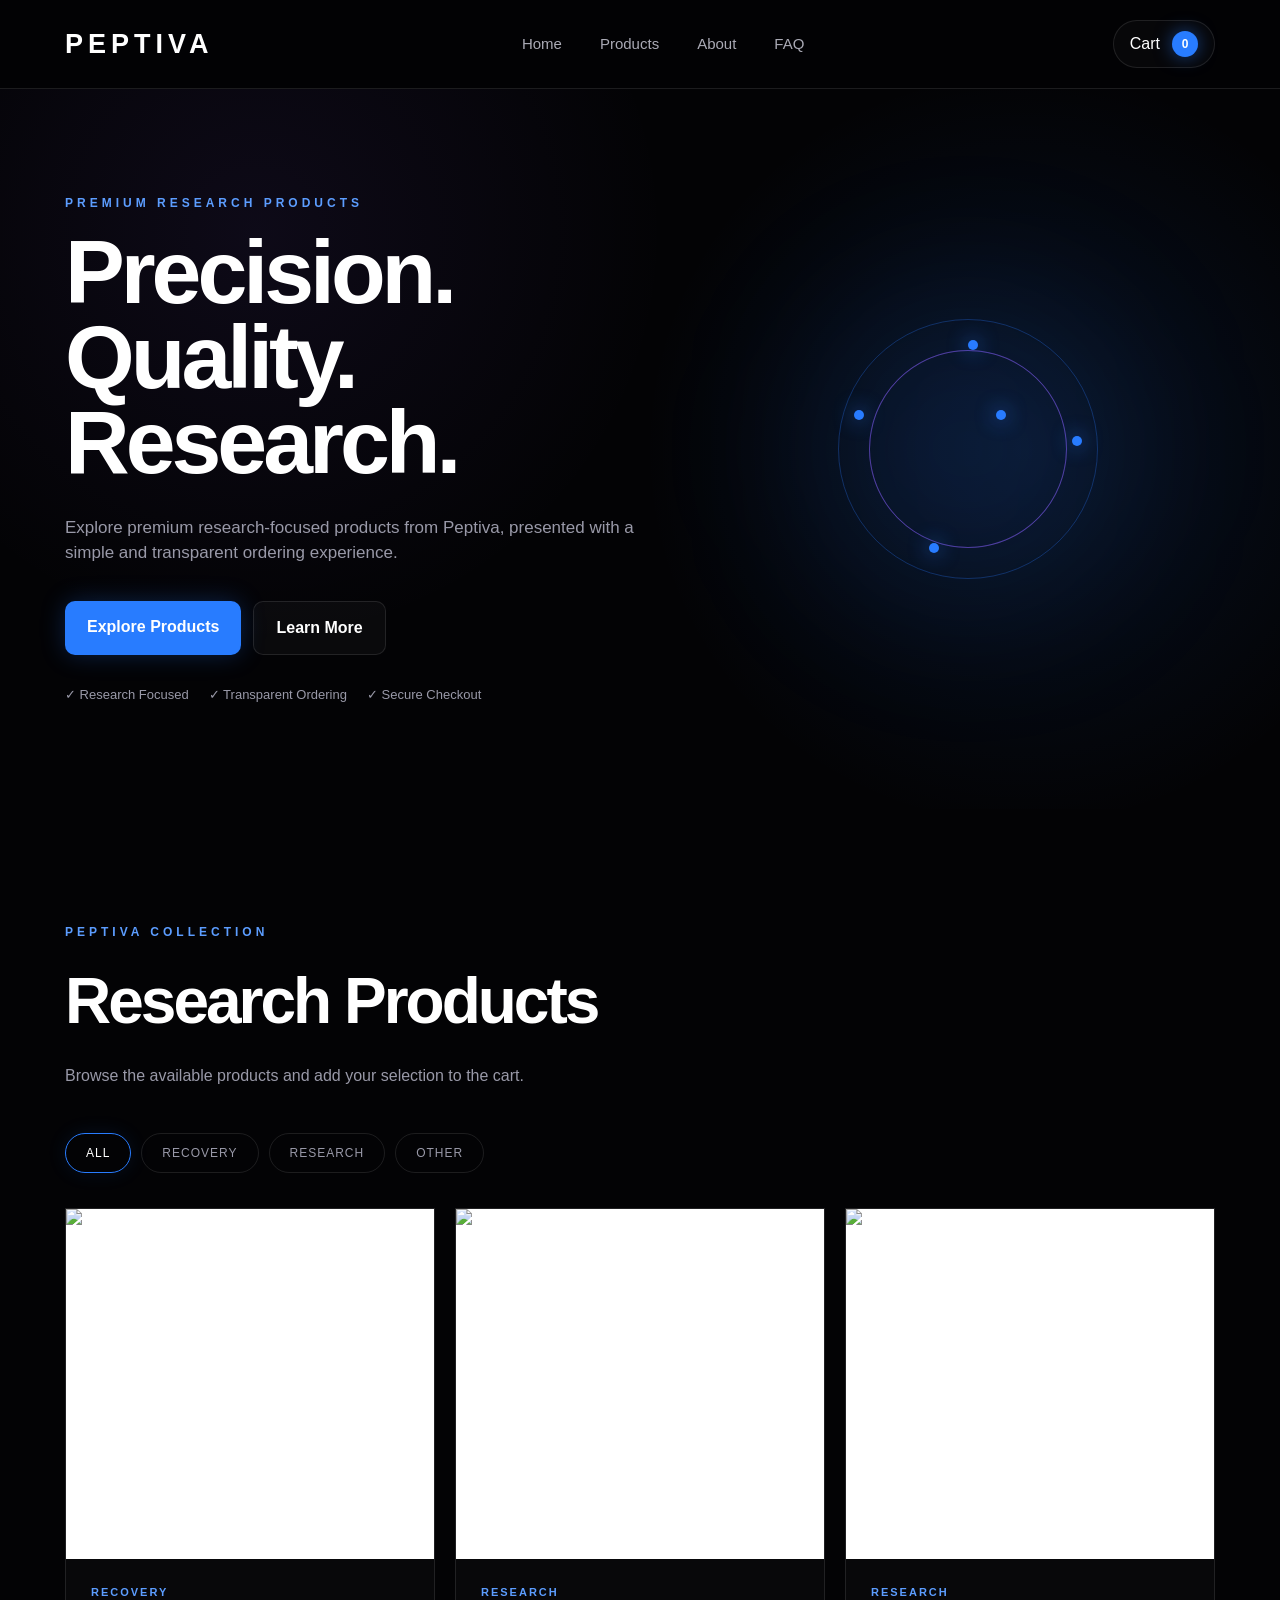
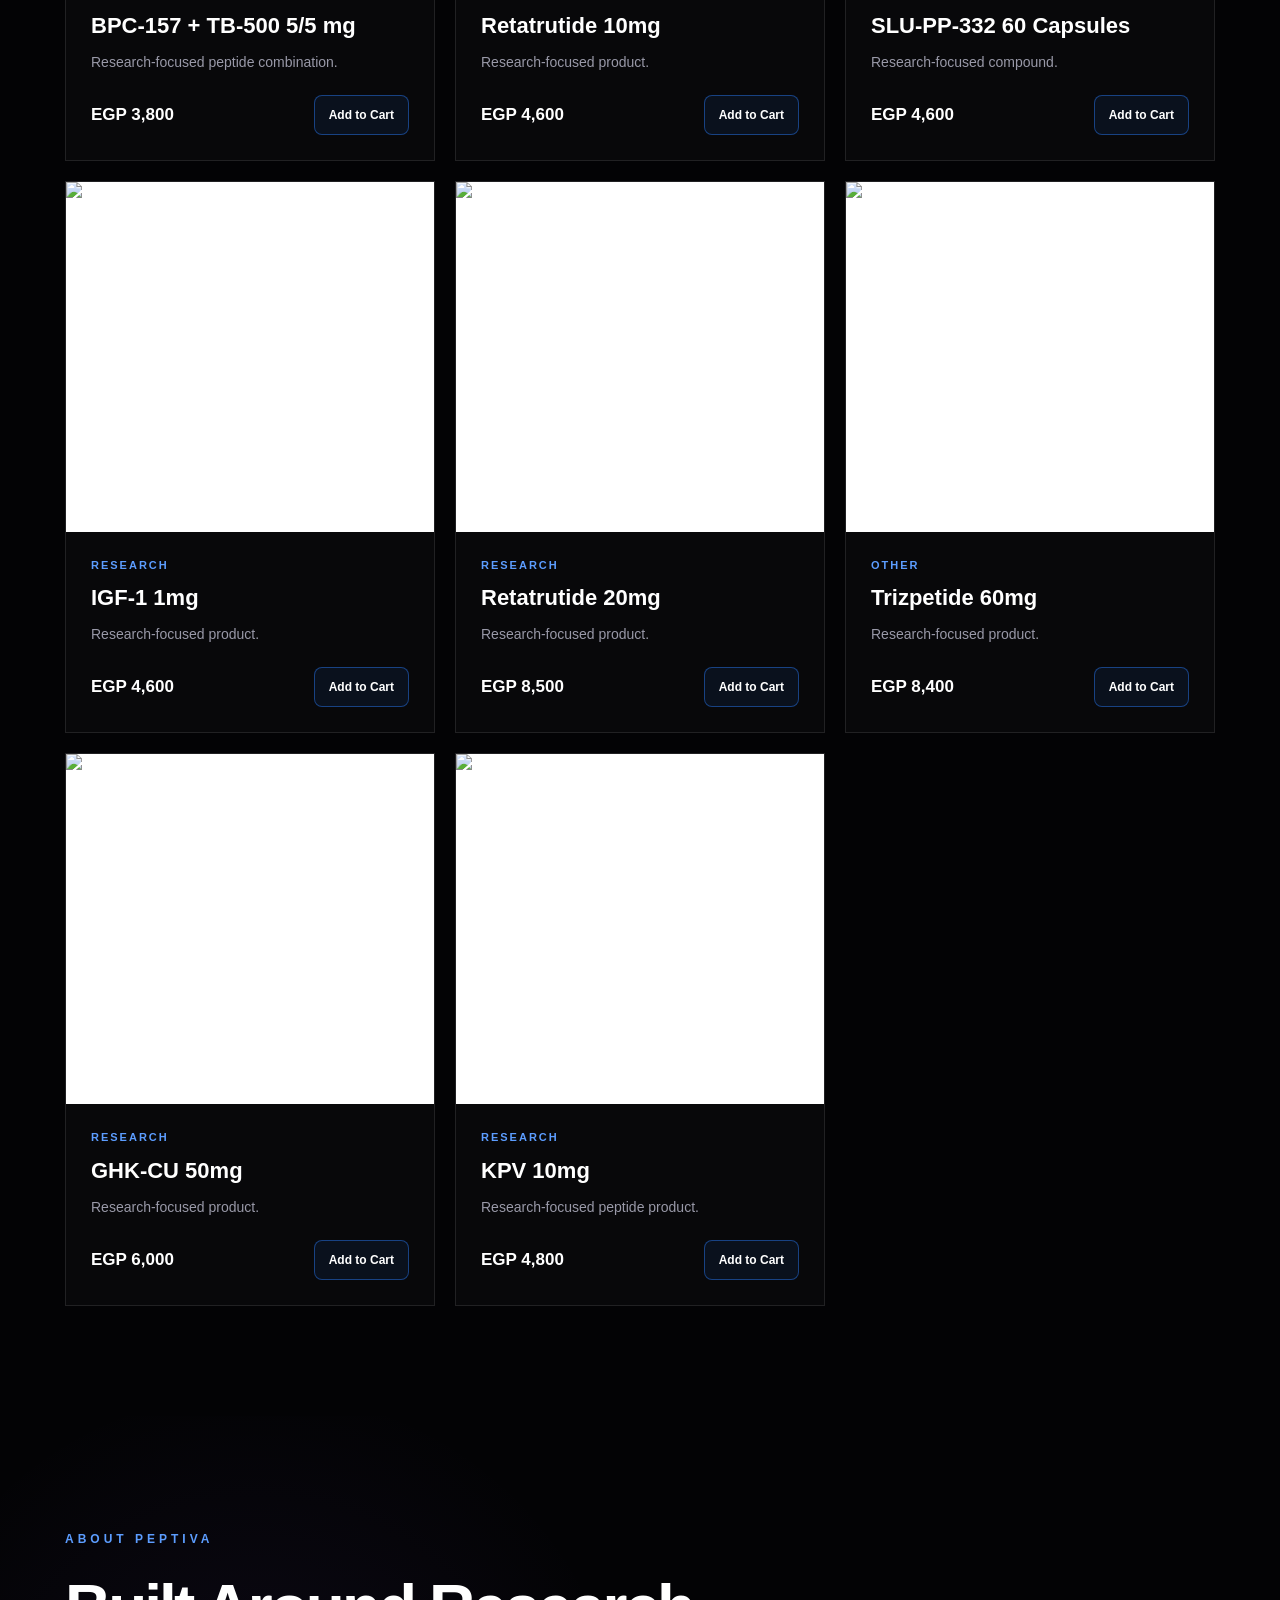
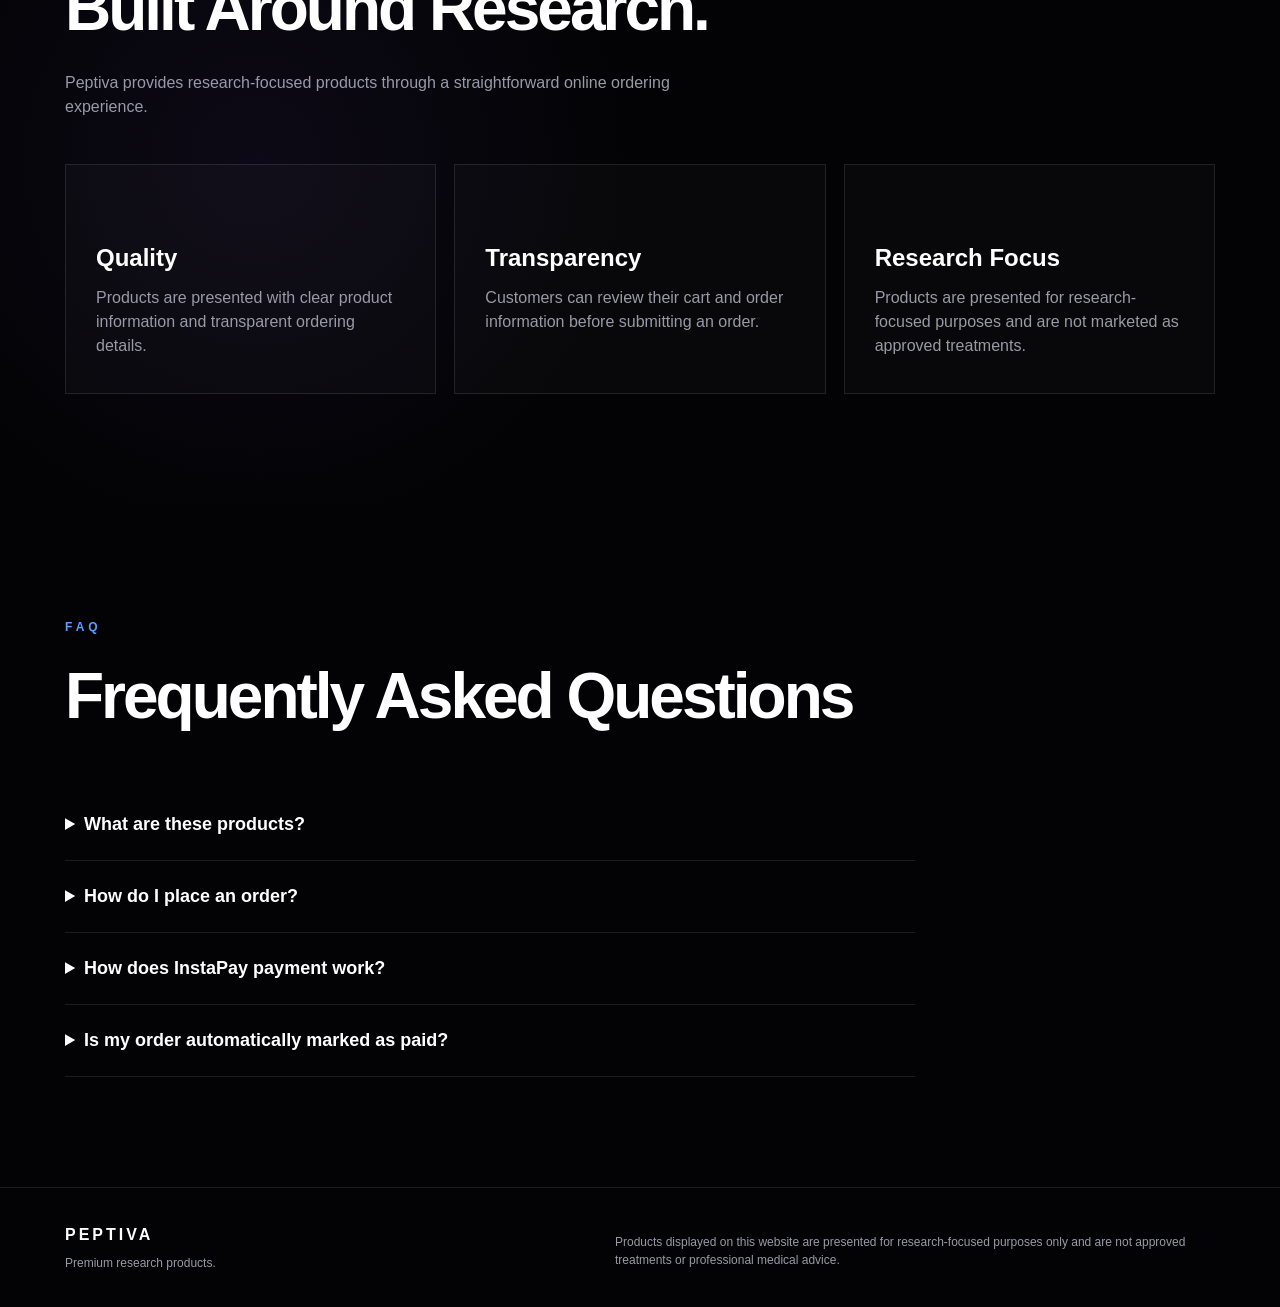
==== index.html @ 341d12a8 "Add files via upload" ====
<!DOCTYPE html>
<html lang="en">
<head>
  <meta charset="UTF-8">
  <meta name="viewport" content="width=device-width, initial-scale=1.0">

  <title>Peptiva — Premium Research Products</title>

  <link rel="stylesheet" href="style.css">
</head>

<body>

<!-- =====================================================
     HEADER
===================================================== -->

<header class="header">

  <div class="container nav">

    <a href="#home" class="logo">
      PEPTIVA
    </a>


    <nav class="nav-links">

      <a href="#home">
        Home
      </a>

      <a href="#products">
        Products
      </a>

      <a href="#about">
        About
      </a>

      <a href="#faq">
        FAQ
      </a>

    </nav>


    <button
      class="cart-button"
      id="cartButton"
    >
      Cart
      <span id="cartCount">0</span>
    </button>


    <button
      class="menu-button"
      id="menuButton"
    >
      ☰
    </button>

  </div>

</header>


<!-- =====================================================
     HERO
===================================================== -->

<section
  class="hero"
  id="home"
>

  <div class="container hero-content">


    <div class="hero-text">

      <div class="eyebrow">
        PREMIUM RESEARCH PRODUCTS
      </div>


      <h1>
        Precision.<br>
        Quality.<br>
        Research.
      </h1>


      <p>
        Explore premium research-focused products from Peptiva,
        presented with a simple and transparent ordering experience.
      </p>


      <div class="hero-buttons">

        <a
          href="#products"
          class="btn primary"
        >
          Explore Products
        </a>


        <a
          href="#about"
          class="btn secondary"
        >
          Learn More
        </a>

      </div>


      <div class="trust-row">

        <span>
          ✓ Research Focused
        </span>

        <span>
          ✓ Transparent Ordering
        </span>

        <span>
          ✓ Secure Checkout
        </span>

      </div>

    </div>


    <div class="hero-visual">

      <div class="molecule">

        <span></span>
        <span></span>
        <span></span>
        <span></span>
        <span></span>

      </div>

      <div class="hero-glow"></div>

    </div>

  </div>

</section>


<!-- =====================================================
     PRODUCTS
===================================================== -->

<section
  class="products-section"
  id="products"
>

  <div class="container">


    <div class="section-heading">

      <span class="eyebrow">
        PEPTIVA COLLECTION
      </span>


      <h2>
        Research Products
      </h2>


      <p>
        Browse the available products and add your selection to the cart.
      </p>

    </div>


    <!-- FILTERS -->

    <div class="filters">

      <button
        class="filter active"
        data-filter="all"
      >
        All
      </button>


      <button
        class="filter"
        data-filter="recovery"
      >
        Recovery
      </button>


      <button
        class="filter"
        data-filter="research"
      >
        Research
      </button>


      <button
        class="filter"
        data-filter="other"
      >
        Other
      </button>

    </div>


    <!-- PRODUCTS GRID -->

    <div
      id="productsGrid"
      class="products-grid"
    ></div>

  </div>

</section>


<!-- =====================================================
     ABOUT
===================================================== -->

<section
  class="about-section"
  id="about"
>

  <div class="container">


    <div class="section-heading">

      <span class="eyebrow">
        ABOUT PEPTIVA
      </span>


      <h2>
        Built Around Research.
      </h2>


      <p>
        Peptiva provides research-focused products through a
        straightforward online ordering experience.
      </p>

    </div>


    <div class="about-grid">


      <div class="about-card">

        <h3>
          Quality
        </h3>


        <p>
          Products are presented with clear product information
          and transparent ordering details.
        </p>

      </div>



      <div class="about-card">

        <h3>
          Transparency
        </h3>


        <p>
          Customers can review their cart and order information
          before submitting an order.
        </p>

      </div>



      <div class="about-card">

        <h3>
          Research Focus
        </h3>


        <p>
          Products are presented for research-focused purposes
          and are not marketed as approved treatments.
        </p>

      </div>


    </div>

  </div>

</section>


<!-- =====================================================
     FAQ
===================================================== -->

<section
  class="faq-section"
  id="faq"
>

  <div class="container">


    <div class="section-heading">

      <span class="eyebrow">
        FAQ
      </span>


      <h2>
        Frequently Asked Questions
      </h2>

    </div>


    <div class="faq-list">


      <details>

        <summary>
          What are these products?
        </summary>


        <p>
          They are presented as research-focused products.
          They are not approved medical treatments.
        </p>

      </details>



      <details>

        <summary>
          How do I place an order?
        </summary>


        <p>
          Add products to your cart, complete checkout,
          make the InstaPay transfer, then enter your
          transaction reference.
        </p>

      </details>



      <details>

        <summary>
          How does InstaPay payment work?
        </summary>


        <p>
          Your order will show the InstaPay payment information
          and total amount before confirmation.
        </p>

      </details>



      <details>

        <summary>
          Is my order automatically marked as paid?
        </summary>


        <p>
          No. Orders are initially marked Pending Payment.
          Payment must be manually verified.
        </p>

      </details>


    </div>

  </div>

</section>


<!-- =====================================================
     CART
===================================================== -->

<div
  class="overlay"
  id="cartOverlay"
>

  <div class="side-panel">


    <div class="panel-header">

      <h2>
        Your Cart
      </h2>


      <button id="closeCart">
        ×
      </button>

    </div>


    <div
      id="cartItems"
      class="cart-items"
    ></div>


    <div class="cart-footer">


      <div class="cart-total">

        <span>
          Total
        </span>


        <strong id="cartTotal">
          EGP 0
        </strong>

      </div>


      <button
        id="checkoutButton"
        class="btn primary full"
      >
        Checkout
      </button>


    </div>

  </div>

</div>


<!-- =====================================================
     CHECKOUT
===================================================== -->

<div
  class="overlay"
  id="checkoutOverlay"
>

  <div class="checkout-panel">


    <div class="panel-header">

      <h2>
        Checkout
      </h2>


      <button id="closeCheckout">
        ×
      </button>

    </div>


    <form id="orderForm">


      <!-- FULL NAME -->

      <label>

        Full Name

        <input
          type="text"
          id="customerName"
          required
          placeholder="Your name"
        >

      </label>


      <!-- PHONE -->

      <label>

        Phone

        <input
          type="tel"
          id="customerPhone"
          required
          placeholder="01XXXXXXXXX"
        >

      </label>


      <!-- CITY -->

      <label>

        City

        <input
          type="text"
          id="customerCity"
          required
          placeholder="Cairo"
        >

      </label>


      <!-- NOTES -->

      <label>

        Notes

        <textarea
          id="customerNotes"
          placeholder="Optional notes"
        ></textarea>

      </label>


      <!-- =================================================
           INSTAPAY
      ================================================= -->

      <div class="payment-box">


        <div class="payment-title">
          Pay with InstaPay
        </div>


        <div class="payment-info">


          <div>

            <span>
              InstaPay
            </span>


            <strong>
              01277728571
            </strong>

          </div>


          <div>

            <span>
              Amount
            </span>


            <strong id="checkoutTotal">
              EGP 0
            </strong>

          </div>


        </div>


        <div class="payment-instructions">

          <p>
            1. Transfer the exact amount using InstaPay.
          </p>


          <p>
            2. Complete the transfer before submitting the order.
          </p>


          <p>
            3. Enter your transaction reference below.
          </p>

        </div>


      </div>


      <!-- TRANSACTION REFERENCE -->

      <label>

        InstaPay Transaction Reference

        <input
          type="text"
          id="transactionReference"
          required
          placeholder="Enter transaction reference"
        >

      </label>


      <!-- PAYMENT WARNING -->

      <div class="payment-warning">

        ⚠️ Your order will remain
        <strong>
          Pending Payment
        </strong>
        until the payment is manually verified.

      </div>


      <!-- SUBMIT -->

      <button
        type="submit"
        class="btn primary full"
      >
        Confirm Order
      </button>


    </form>

  </div>

</div>


<!-- =====================================================
     SUCCESS
===================================================== -->

<div
  class="overlay"
  id="successOverlay"
>

  <div class="success-panel">


    <div class="success-icon">
      ✓
    </div>


    <h2>
      Order Submitted
    </h2>


    <p>
      Your order has been received and is currently
      pending payment verification.
    </p>


    <div class="order-number">

      Order ID:

      <strong id="successOrderId"></strong>

    </div>


    <button
      id="closeSuccess"
      class="btn primary"
    >
      Done
    </button>


  </div>

</div>


<!-- =====================================================
     FOOTER
===================================================== -->

<footer>

  <div class="container footer-content">


    <div>

      <strong>
        PEPTIVA
      </strong>


      <p>
        Premium research products.
      </p>

    </div>


    <div class="footer-disclaimer">

      Products displayed on this website are presented
      for research-focused purposes only and are not
      approved treatments or professional medical advice.

    </div>


  </div>

</footer>


<!-- =====================================================
     JAVASCRIPT
===================================================== -->

<script src="script.js"></script>

</body>
</html>
---- style.css ----
/* =====================================================
   PEPTIVA — PREMIUM DARK / BLUE / PURPLE
   ===================================================== */

:root {

  --black: #030305;
  --black-2: #08080d;
  --black-3: #101018;

  --white: #ffffff;

  --muted: #9999a8;
  --muted-2: #686878;

  --blue: #287cff;
  --blue-light: #5c9dff;

  --purple: #8b5cf6;

  --border: rgba(255, 255, 255, 0.10);

}


/* =====================================================
   RESET
   ===================================================== */

* {

  margin: 0;
  padding: 0;

  box-sizing: border-box;

}


html {

  scroll-behavior: smooth;

}


body {

  background: var(--black);

  color: var(--white);

  font-family:
    Inter,
    Arial,
    Helvetica,
    sans-serif;

  line-height: 1.5;

}


a {

  color: inherit;

  text-decoration: none;

}


button,
input,
textarea {

  font: inherit;

}


button {

  cursor: pointer;

}


/* =====================================================
   CONTAINER
   ===================================================== */

.container {

  width: min(
    1150px,
    calc(100% - 40px)
  );

  margin: 0 auto;

}


/* =====================================================
   HEADER
   ===================================================== */

.header {

  position: sticky;

  top: 0;

  z-index: 100;

  background:
    rgba(
      3,
      3,
      5,
      0.88
    );

  backdrop-filter:
    blur(20px);

  border-bottom:
    1px solid var(--border);

}


.nav {

  height: 88px;

  display: flex;

  align-items: center;

  justify-content: space-between;

  gap: 30px;

}


.logo {

  font-size: 27px;

  font-weight: 800;

  letter-spacing: 5px;

}


.nav-links {

  display: flex;

  align-items: center;

  gap: 38px;

}


.nav-links a {

  color: #aaaab5;

  font-size: 15px;

  transition: 0.25s ease;

}


.nav-links a:hover {

  color: var(--white);

}


.cart-button {

  display: flex;

  align-items: center;

  gap: 12px;

  background:
    rgba(
      255,
      255,
      255,
      0.025
    );

  border:
    1px solid var(--border);

  color: var(--white);

  border-radius: 999px;

  padding:
    10px 16px;

}


.cart-button span {

  width: 26px;

  height: 26px;

  display: flex;

  align-items: center;

  justify-content: center;

  border-radius: 50%;

  background: var(--blue);

  font-size: 12px;

  font-weight: 700;

  box-shadow:
    0 0 18px
    rgba(
      40,
      124,
      255,
      0.5
    );

}


.menu-button {

  display: none;

  background: none;

  border: 0;

  color: white;

  font-size: 25px;

}


/* =====================================================
   HERO
   ===================================================== */

.hero {

  min-height: 720px;

  display: flex;

  align-items: center;

  overflow: hidden;

  background:

    radial-gradient(
      circle at 80% 50%,
      rgba(
        40,
        124,
        255,
        0.12
      ),
      transparent 35%
    ),

    radial-gradient(
      circle at 20% 20%,
      rgba(
        139,
        92,
        246,
        0.08
      ),
      transparent 35%
    ),

    var(--black);

}


.hero-content {

  display: grid;

  grid-template-columns:
    1.1fr
    0.9fr;

  align-items: center;

  gap: 50px;

}


.eyebrow {

  color: var(--blue-light);

  font-size: 12px;

  font-weight: 700;

  letter-spacing: 4px;

}


.hero h1 {

  margin-top: 18px;

  font-size:
    clamp(
      55px,
      7vw,
      90px
    );

  line-height: 0.95;

  letter-spacing: -4px;

}


.hero-text > p {

  max-width: 570px;

  margin-top: 30px;

  color: var(--muted);

  font-size: 17px;

}


.hero-buttons {

  display: flex;

  gap: 12px;

  margin-top: 35px;

}


.btn {

  border: 0;

  border-radius: 10px;

  padding:
    14px 22px;

  font-weight: 700;

  transition:
    0.25s ease;

}


.btn.primary {

  background: var(--blue);

  color: white;

  box-shadow:
    0 0 25px
    rgba(
      40,
      124,
      255,
      0.25
    );

}


.btn.primary:hover {

  transform:
    translateY(-2px);

  box-shadow:
    0 0 35px
    rgba(
      40,
      124,
      255,
      0.45
    );

}


.btn.secondary {

  background:
    rgba(
      255,
      255,
      255,
      0.03
    );

  border:
    1px solid var(--border);

  color: white;

}


.btn.secondary:hover {

  border-color:
    rgba(
      40,
      124,
      255,
      0.5
    );

}


.full {

  width: 100%;

}


.trust-row {

  display: flex;

  flex-wrap: wrap;

  gap: 20px;

  margin-top: 30px;

  color: var(--muted);

  font-size: 13px;

}


/* =====================================================
   HERO VISUAL
   ===================================================== */

.hero-visual {

  position: relative;

  min-height: 450px;

  display: flex;

  align-items: center;

  justify-content: center;

}


.hero-glow {

  position: absolute;

  width: 300px;

  height: 300px;

  border-radius: 50%;

  background:
    rgba(
      40,
      124,
      255,
      0.12
    );

  filter:
    blur(80px);

}


.molecule {

  position: relative;

  width: 260px;

  height: 260px;

  border:
    1px solid
    rgba(
      40,
      124,
      255,
      0.3
    );

  border-radius: 50%;

  animation:
    rotateMolecule
    18s linear infinite;

}


.molecule::before,
.molecule::after {

  content: "";

  position: absolute;

  inset: 30px;

  border:
    1px solid
    rgba(
      139,
      92,
      246,
      0.35
    );

  border-radius: 50%;

}


.molecule::after {

  transform:
    rotate(60deg);

}


.molecule span {

  position: absolute;

  width: 10px;

  height: 10px;

  border-radius: 50%;

  background: var(--blue);

  box-shadow:
    0 0 20px
    rgba(
      40,
      124,
      255,
      0.9
    );

}


.molecule span:nth-child(1) {

  top: 20px;
  left: 50%;

}


.molecule span:nth-child(2) {

  right: 15px;
  top: 45%;

}


.molecule span:nth-child(3) {

  bottom: 25px;
  left: 35%;

}


.molecule span:nth-child(4) {

  left: 15px;
  top: 35%;

}


.molecule span:nth-child(5) {

  top: 35%;
  right: 35%;

}


@keyframes rotateMolecule {

  from {
    transform: rotate(0);
  }

  to {
    transform: rotate(360deg);
  }

}


/* =====================================================
   SECTIONS
   ===================================================== */

.products-section,
.about-section,
.faq-section {

  padding:
    110px 0;

}


.section-heading {

  margin-bottom: 45px;

}


.section-heading h2 {

  margin-top: 10px;

  font-size:
    clamp(
      42px,
      5vw,
      68px
    );

  letter-spacing: -3px;

}


.section-heading p {

  max-width: 650px;

  margin-top: 15px;

  color: var(--muted);

}


/* =====================================================
   SEARCH
   ===================================================== */

.product-search {

  margin-bottom: 20px;

}


.product-search input {

  width: 100%;

  padding:
    16px 20px;

  border:
    1px solid var(--border);

  border-radius: 12px;

  outline: none;

  background:
    rgba(
      255,
      255,
      255,
      0.025
    );

  color: white;

  transition: 0.25s ease;

}


.product-search input::placeholder {

  color:
    var(--muted-2);

}


.product-search input:focus {

  border-color:
    rgba(
      40,
      124,
      255,
      0.7
    );

  box-shadow:
    0 0 25px
    rgba(
      40,
      124,
      255,
      0.08
    );

}


/* =====================================================
   FILTERS
   ===================================================== */

.filters {

  display: flex;

  flex-wrap: wrap;

  gap: 10px;

  margin-bottom: 35px;

}


.filter {

  padding:
    10px 20px;

  border-radius: 999px;

  border:
    1px solid var(--border);

  background:
    transparent;

  color: var(--muted);

  text-transform: uppercase;

  font-size: 12px;

  letter-spacing: 1px;

}


.filter:hover,
.filter.active {

  color: white;

  border-color:
    var(--blue);

  box-shadow:
    0 0 20px
    rgba(
      40,
      124,
      255,
      0.1
    );

}


/* =====================================================
   PRODUCTS GRID
   ===================================================== */

.products-grid {

  display: grid;

  grid-template-columns:
    repeat(
      3,
      1fr
    );

  gap: 20px;

}


.product-card {

  overflow: hidden;

  background:
    rgba(
      255,
      255,
      255,
      0.018
    );

  border:
    1px solid var(--border);

  transition:
    0.3s ease;

  cursor: pointer;

}


.product-card:hover {

  transform:
    translateY(-6px);

  border-color:
    rgba(
      40,
      124,
      255,
      0.55
    );

  box-shadow:
    0 15px 45px
    rgba(
      0,
      0,
      0,
      0.3
    );

}


/* =====================================================
   PRODUCT IMAGE
   ===================================================== */

.product-image {

  height: 350px;

  display: flex;

  align-items: center;

  justify-content: center;

  overflow: hidden;

  background: #ffffff;

}


.product-vial {

  width: 100%;

  height: 100%;

  object-fit: contain;

  display: block;

  transition:
    0.4s ease;

}


.product-card:hover
.product-vial {

  transform:
    scale(1.04);

}


.product-placeholder {

  width: 90px;

  height: 90px;

  display: flex;

  align-items: center;

  justify-content: center;

  border-radius: 50%;

  background:
    linear-gradient(
      135deg,
      var(--blue),
      var(--purple)
    );

  color: white;

  font-size: 35px;

  font-weight: 800;

}


/* =====================================================
   PRODUCT INFO
   ===================================================== */

.product-info {

  padding: 25px;

}


.product-category {

  color: var(--blue-light);

  font-size: 11px;

  font-weight: 700;

  letter-spacing: 2px;

  text-transform: uppercase;

}


.product-info h3 {

  margin-top: 8px;

  font-size: 22px;

}


.product-info p {

  margin-top: 10px;

  color: var(--muted);

  font-size: 14px;

}


.product-bottom {

  display: flex;

  align-items: center;

  justify-content: space-between;

  gap: 15px;

  margin-top: 22px;

}


.product-bottom strong {

  font-size: 17px;

}


.add-button {

  border:
    1px solid
    rgba(
      40,
      124,
      255,
      0.45
    );

  background:
    rgba(
      40,
      124,
      255,
      0.08
    );

  color: white;

  padding:
    10px 14px;

  border-radius: 8px;

  font-size: 12px;

  font-weight: 700;

}


.add-button:hover {

  background:
    var(--blue);

}


/* =====================================================
   NO PRODUCTS
   ===================================================== */

.no-products {

  grid-column:
    1 / -1;

  text-align: center;

  padding: 70px 20px;

  border:
    1px solid var(--border);

}


.no-products h3 {

  font-size: 25px;

}


.no-products p {

  color: var(--muted);

  margin-top: 8px;

}


/* =====================================================
   ABOUT
   ===================================================== */

.about-section {

  background:
    radial-gradient(
      circle at 20% 50%,
      rgba(
        139,
        92,
        246,
        0.07
      ),
      transparent 35%
    );

}


.about-grid {

  display: grid;

  grid-template-columns:
    repeat(
      3,
      1fr
    );

  gap: 18px;

}


.about-card {

  padding: 30px;

  min-height: 230px;

  border:
    1px solid var(--border);

  background:
    rgba(
      255,
      255,
      255,
      0.018
    );

}


.about-number {

  color: var(--blue);

  font-size: 12px;

  font-weight: 800;

  letter-spacing: 2px;

}


.about-card h3 {

  margin-top: 45px;

  font-size: 24px;

}


.about-card p {

  margin-top: 10px;

  color: var(--muted);

}


/* =====================================================
   FAQ
   ===================================================== */

.faq-list {

  max-width: 850px;

}


.faq-list details {

  border-bottom:
    1px solid var(--border);

  padding:
    22px 0;

}


.faq-list summary {

  cursor: pointer;

  font-size: 18px;

  font-weight: 600;

}


.faq-list p {

  color: var(--muted);

  margin-top: 15px;

  max-width: 700px;

}


/* =====================================================
   CONTACT
   ===================================================== */

.contact-section {

  padding:
    100px 0;

  background:
    radial-gradient(
      circle at 80% 50%,
      rgba(
        139,
        92,
        246,
        0.08
      ),
      transparent 45%
    ),

    var(--black-2);

}


.contact-box {

  display: flex;

  align-items: center;

  justify-content: space-between;

  gap: 40px;

  padding: 55px;

  border:
    1px solid var(--border);

  background:
    rgba(
      255,
      255,
      255,
      0.015
    );

}


.contact-box h2 {

  margin-top: 10px;

  font-size: 38px;

}


.contact-box p {

  margin-top: 10px;

  color: var(--muted);

}


.contact-buttons {

  display: flex;

  gap: 10px;

}


/* =====================================================
   OVERLAY
   ===================================================== */

.overlay {

  position: fixed;

  inset: 0;

  z-index: 500;

  display: flex;

  align-items: center;

  justify-content: center;

  padding: 20px;

  background:
    rgba(
      0,
      0,
      0,
      0.75
    );

  backdrop-filter:
    blur(10px);

  opacity: 0;

  visibility: hidden;

  transition:
    0.25s ease;

}


.overlay.active {

  opacity: 1;

  visibility: visible;

}


/* =====================================================
   PRODUCT MODAL
   ===================================================== */

.product-modal {

  position: relative;

  width:
    min(
      900px,
      95%
    );

  max-height: 90vh;

  overflow: auto;

  display: grid;

  grid-template-columns:
    1fr 1fr;

  gap: 35px;

  padding: 30px;

  border:
    1px solid
    rgba(
      40,
      124,
      255,
      0.4
    );

  border-radius: 18px;

  background:
    #08080d;

  box-shadow:
    0 0 70px
    rgba(
      40,
      124,
      255,
      0.12
    );

}


.product-modal-close {

  position: absolute;

  top: 15px;

  right: 15px;

  z-index: 5;

  width: 42px;

  height: 42px;

  border-radius: 50%;

  border:
    1px solid var(--border);

  background:
    rgba(
      0,
      0,
      0,
      0.7
    );

  color: white;

  font-size: 27px;

}


.product-modal-image {

  min-height: 420px;

  display: flex;

  align-items: center;

  justify-content: center;

  overflow: hidden;

  border-radius: 12px;

  background: white;

}


.product-modal-image img {

  width: 100%;

  height: 100%;

  max-height: 500px;

  object-fit: contain;

}


.product-modal-info {

  display: flex;

  flex-direction: column;

  justify-content: center;

}


.product-modal-info h2 {

  margin-top: 10px;

  font-size: 40px;

  line-height: 1.05;

}


.product-modal-info p {

  margin-top: 15px;

  color: var(--muted);

  line-height: 1.7;

}


.product-modal-price {

  margin-top: 25px;

}


.product-modal-price strong {

  font-size: 30px;

}


.research-badge {

  display: inline-flex;

  width: fit-content;

  margin:
    15px 0 25px;

  padding:
    7px 10px;

  border:
    1px solid
    rgba(
      40,
      124,
      255,
      0.35
    );

  color:
    var(--blue-light);

  font-size: 10px;

  font-weight: 800;

  letter-spacing: 1.5px;

  border-radius: 999px;

}


/* =====================================================
   CART PANEL
   ===================================================== */

.side-panel {

  position: absolute;

  right: 0;

  top: 0;

  width:
    min(
      450px,
      100%
    );

  height: 100%;

  display: flex;

  flex-direction: column;

  background:
    var(--black-2);

  border-left:
    1px solid var(--border);

}


.panel-header {

  display: flex;

  align-items: center;

  justify-content: space-between;

  padding:
    25px;

  border-bottom:
    1px solid var(--border);

}


.panel-header button {

  width: 38px;

  height: 38px;

  border-radius: 50%;

  border:
    1px solid var(--border);

  background: transparent;

  color: white;

  font-size: 25px;

}


.cart-items {

  flex: 1;

  overflow-y: auto;

  padding: 20px;

}


.empty-cart {

  padding: 60px 10px;

  text-align: center;

  color: var(--muted);

}


.cart-item {

  display: flex;

  align-items: center;

  justify-content: space-between;

  gap: 15px;

  padding:
    18px 0;

  border-bottom:
    1px solid var(--border);

}


.cart-item-info {

  flex: 1;

}


.cart-item-info h4 {

  font-size: 14px;

}


.cart-item-info span {

  display: block;

  margin-top: 5px;

  color: var(--muted);

  font-size: 13px;

}


.cart-controls {

  display: flex;

  align-items: center;

  gap: 8px;

}


.quantity-button,
.remove-button {

  width: 30px;

  height: 30px;

  border-radius: 7px;

  border:
    1px solid var(--border);

  background:
    rgba(
      255,
      255,
      255,
      0.03
    );

  color: white;

}


.remove-button {

  color:
    #ff6b6b;

}


.cart-footer {

  padding: 25px;

  border-top:
    1px solid var(--border);

}


.cart-total {

  display: flex;

  justify-content: space-between;

  margin-bottom: 18px;

}


.cart-total span {

  color: var(--muted);

}


/* =====================================================
   CHECKOUT
   ===================================================== */

.checkout-panel {

  width:
    min(
      600px,
      95%
    );

  max-height: 90vh;

  overflow-y: auto;

  padding: 30px;

  background:
    var(--black-2);

  border:
    1px solid var(--border);

  border-radius: 16px;

}


#orderForm {

  display: flex;

  flex-direction: column;

  gap: 18px;

}


#orderForm label {

  display: flex;

  flex-direction: column;

  gap: 8px;

  color: #ddd;

  font-size: 13px;

}


#orderForm input,
#orderForm textarea {

  width: 100%;

  padding:
    13px 14px;

  border:
    1px solid var(--border);

  border-radius: 9px;

  outline: none;

  background:
    rgba(
      255,
      255,
      255,
      0.025
    );

  color: white;

}


#orderForm textarea {

  min-height: 90px;

  resize: vertical;

}


#orderForm input:focus,
#orderForm textarea:focus {

  border-color:
    var(--blue);

}


/* =====================================================
   PAYMENT
   ===================================================== */

.payment-box {

  padding: 20px;

  border:
    1px solid
    rgba(
      40,
      124,
      255,
      0.25
    );

  border-radius: 12px;

  background:
    rgba(
      40,
      124,
      255,
      0.04
    );

}


.payment-title {

  font-size: 18px;

  font-weight: 700;

}


.payment-info {

  display: grid;

  grid-template-columns:
    1fr 1fr;

  gap: 15px;

  margin-top: 18px;

}


.payment-info div {

  display: flex;

  flex-direction: column;

  gap: 5px;

}


.payment-info span {

  color: var(--muted);

  font-size: 12px;

}


.payment-info strong {

  font-size: 16px;

}


.payment-instructions {

  margin-top: 18px;

  color: var(--muted);

  font-size: 13px;

}


.payment-warning {

  padding: 15px;

  border-radius: 10px;

  background:
    rgba(
      255,
      180,
      0,
      0.06
    );

  border:
    1px solid
    rgba(
      255,
      180,
      0,
      0.15
    );

  color: #c7c7d0;

  font-size: 13px;

}


/* =====================================================
   SUCCESS
   ===================================================== */

.success-panel {

  width:
    min(
      450px,
      95%
    );

  padding: 45px 30px;

  text-align: center;

  background:
    var(--black-2);

  border:
    1px solid var(--border);

  border-radius: 16px;

}


.success-icon {

  width: 70px;

  height: 70px;

  margin:
    0 auto 20px;

  display: flex;

  align-items: center;

  justify-content: center;

  border-radius: 50%;

  background:
    rgba(
      40,
      124,
      255,
      0.12
    );

  color:
    var(--blue-light);

  font-size: 32px;

}


.success-panel p {

  margin-top: 12px;

  color: var(--muted);

}


.order-number {

  margin:
    25px 0;

  padding: 15px;

  border:
    1px solid var(--border);

  border-radius: 10px;

}


.order-number strong {

  display: block;

  margin-top: 5px;

  color:
    var(--blue-light);

}


/* =====================================================
   FOOTER
   ===================================================== */

footer {

  border-top:
    1px solid var(--border);

  padding:
    35px 0;

}


.footer-content {

  display: flex;

  align-items: center;

  justify-content: space-between;

  gap: 30px;

}


.footer-content strong {

  letter-spacing: 3px;

}


.footer-content p,
.footer-disclaimer {

  margin-top: 7px;

  color: var(--muted);

  font-size: 12px;

}


.footer-disclaimer {

  max-width: 600px;

}


/* =====================================================
   MOBILE
   ===================================================== */

@media (max-width: 800px) {

  .nav {

    height: 75px;

  }


  .nav-links {

    display: none;

    position: absolute;

    top: 75px;

    left: 0;

    right: 0;

    padding: 20px;

    flex-direction: column;

    align-items: flex-start;

    background:
      var(--black-2);

    border-bottom:
      1px solid var(--border);

  }


  .nav-links.mobile-active {

    display: flex;

  }


  .menu-button {

    display: block;

  }


  .hero {

    min-height: 650px;

  }


  .hero-content {

    grid-template-columns: 1fr;

  }


  .hero-visual {

    display: none;

  }


  .products-grid {

    grid-template-columns:
      repeat(
        2,
        1fr
      );

  }


  .about-grid {

    grid-template-columns: 1fr;

  }


  .product-modal {

    grid-template-columns: 1fr;

  }


  .product-modal-image {

    min-height: 300px;

  }


  .contact-box {

    flex-direction: column;

    align-items: flex-start;

    padding: 30px;

  }


  .footer-content {

    flex-direction: column;

    align-items: flex-start;

  }

}


@media (max-width: 520px) {

  .container {

    width:
      min(
        100% - 24px,
        1150px
      );

  }


  .logo {

    font-size: 22px;

    letter-spacing: 3px;

  }


  .cart-button {

    margin-left: auto;

  }


  .hero h1 {

    font-size: 52px;

    letter-spacing: -3px;

  }


  .hero-buttons {

    flex-direction: column;

  }


  .hero-buttons .btn {

    text-align: center;

  }


  .trust-row {

    flex-direction: column;

    gap: 8px;

  }


  .products-grid {

    grid-template-columns: 1fr;

  }


  .product-image {

    height: 330px;

  }


  .product-bottom {

    flex-direction: column;

    align-items: stretch;

  }


  .add-button {

    width: 100%;

  }


  .filters {

    overflow-x: auto;

    flex-wrap: nowrap;

    padding-bottom: 5px;

  }


  .filter {

    white-space: nowrap;

  }


  .product-modal {

    padding: 20px;

  }


  .product-modal-info h2 {

    font-size: 30px;

  }


  .payment-info {

    grid-template-columns: 1fr;

  }

}
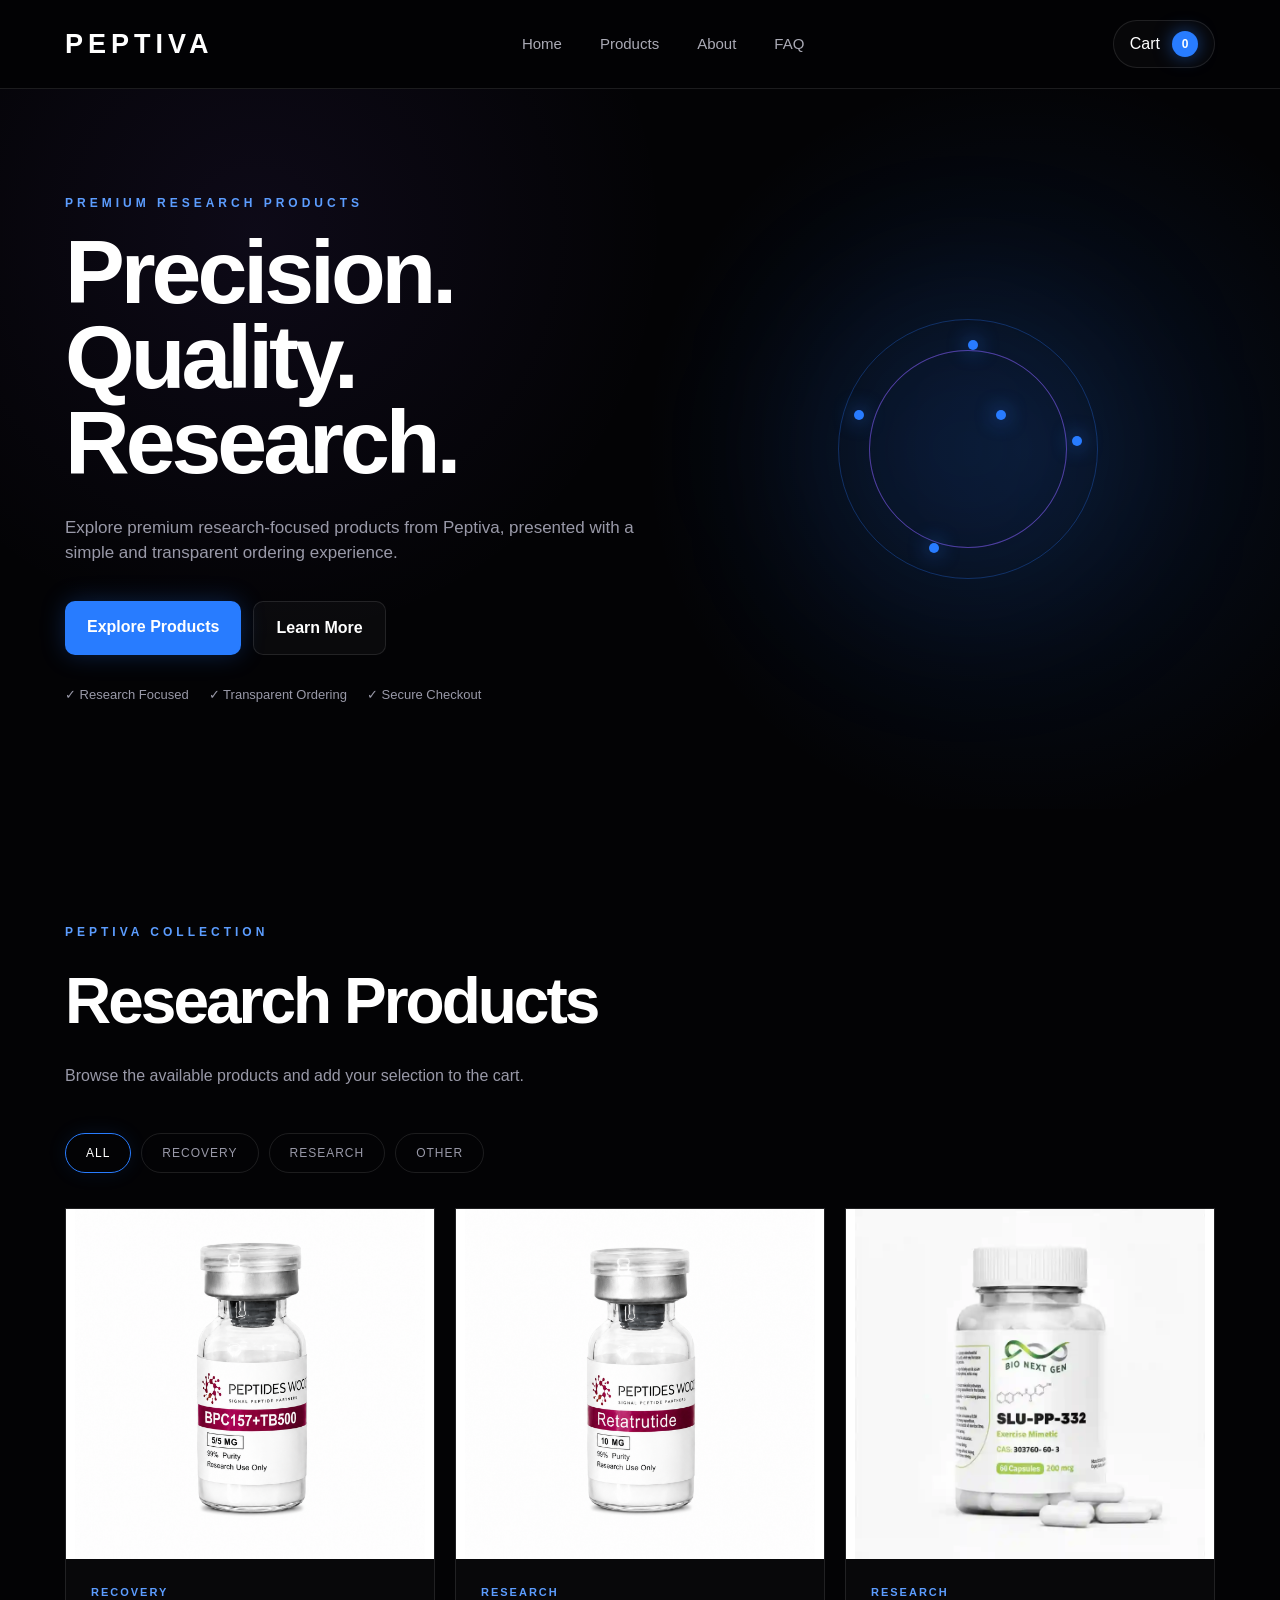
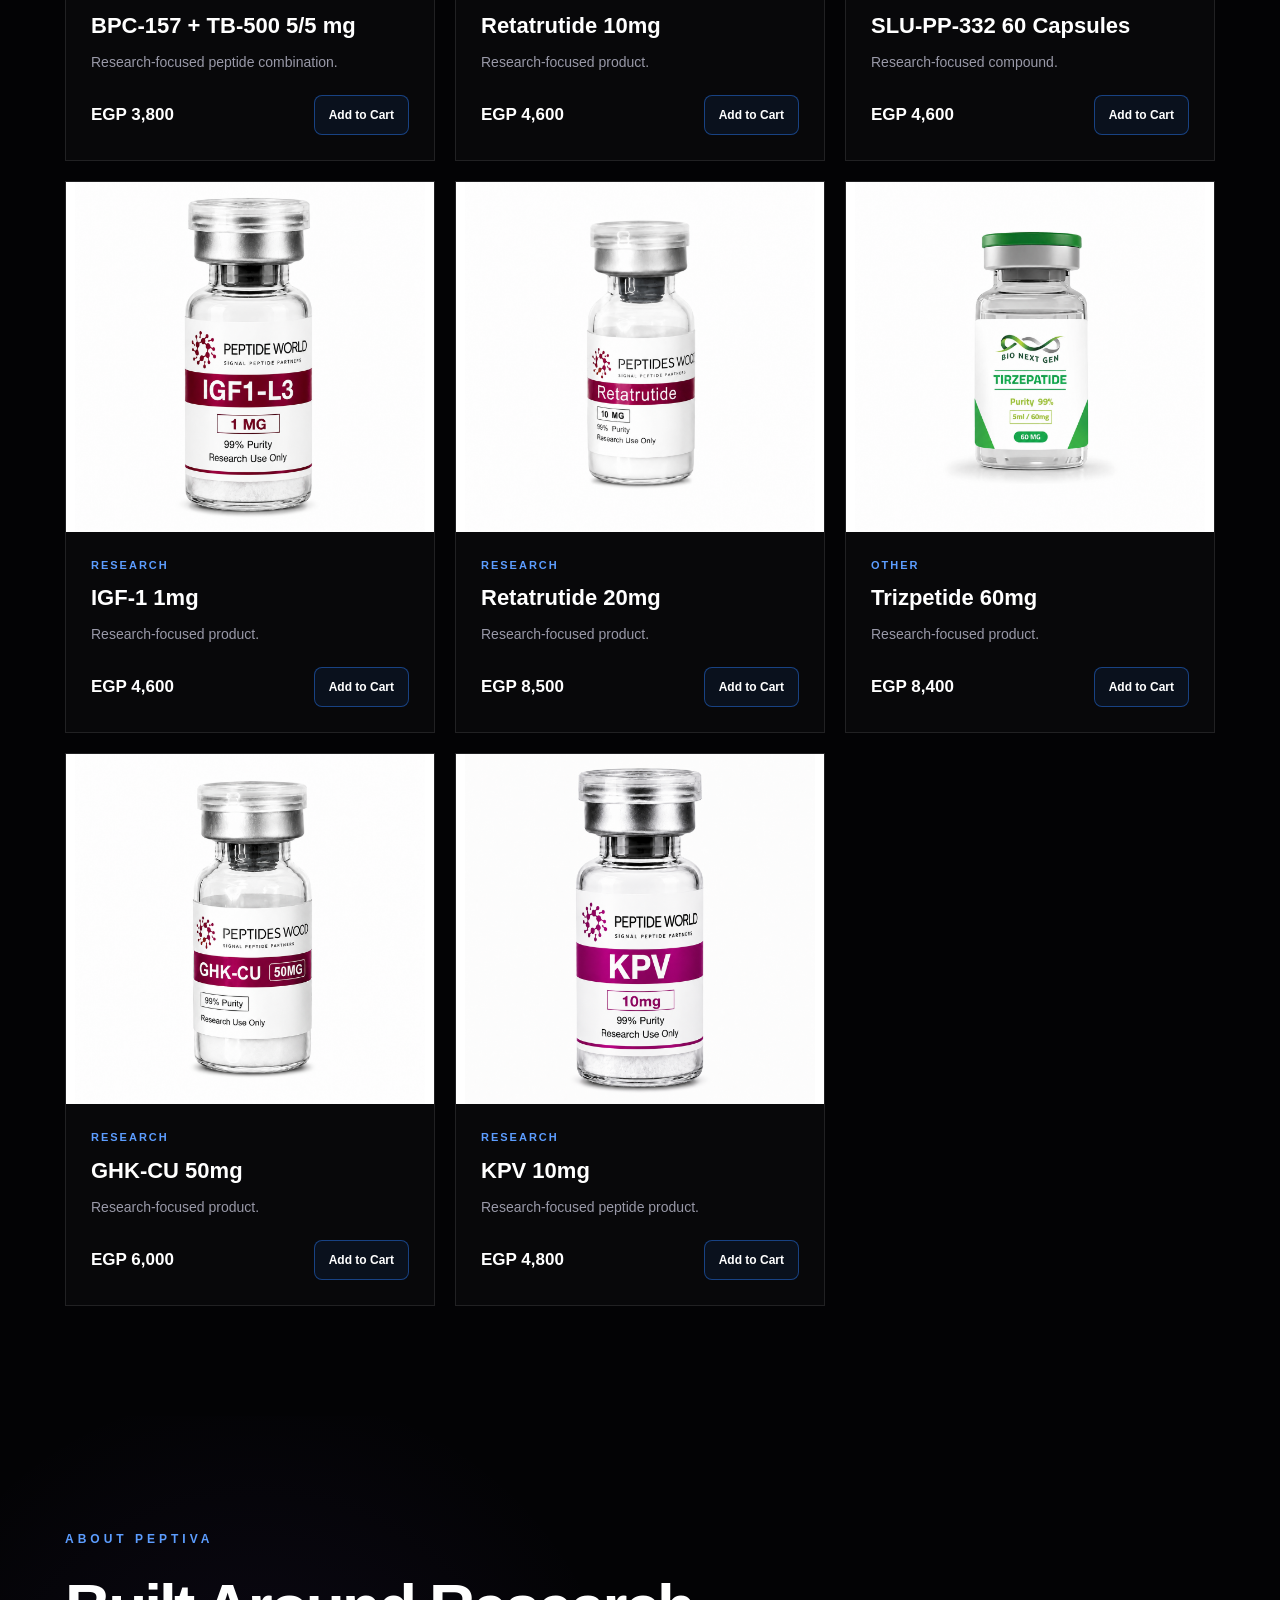
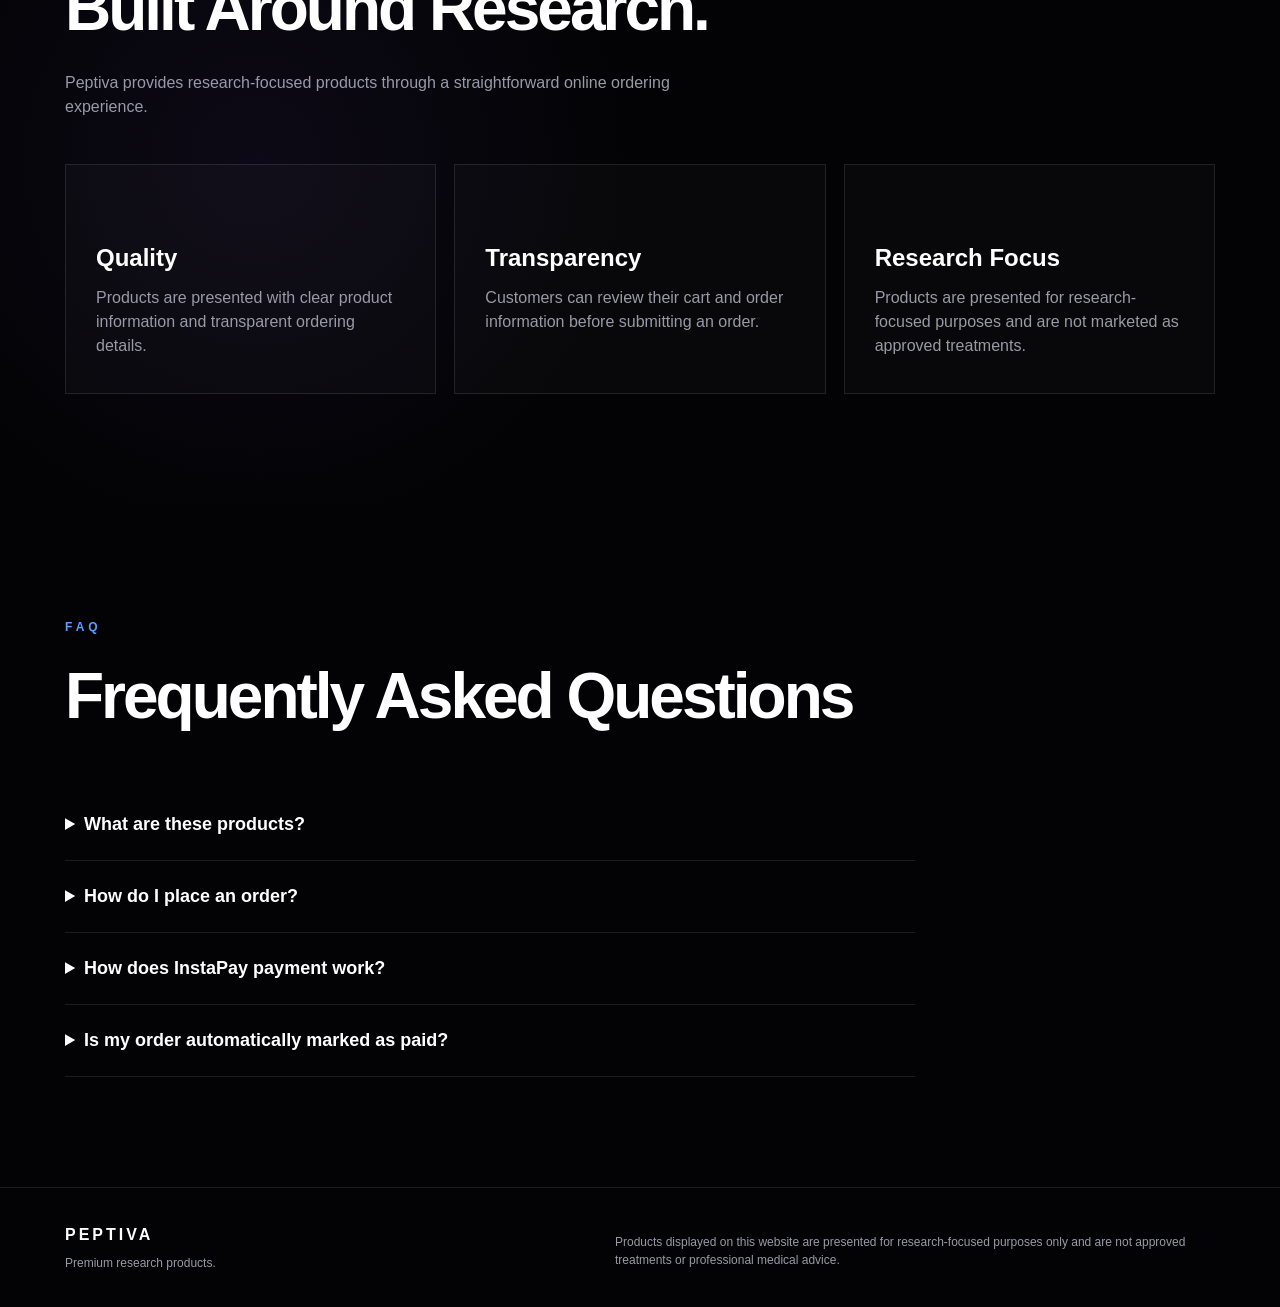
==== commit e2a676f9: "Update index.html" ====
--- a/index.html
+++ b/index.html
@@ -606,7 +606,7 @@
 
 
             <strong>
-              01277728571
+              5484460053029716
             </strong>
 
           </div>
@@ -791,4 +791,4 @@
 <script src="script.js"></script>
 
 </body>
-</html>+</html>
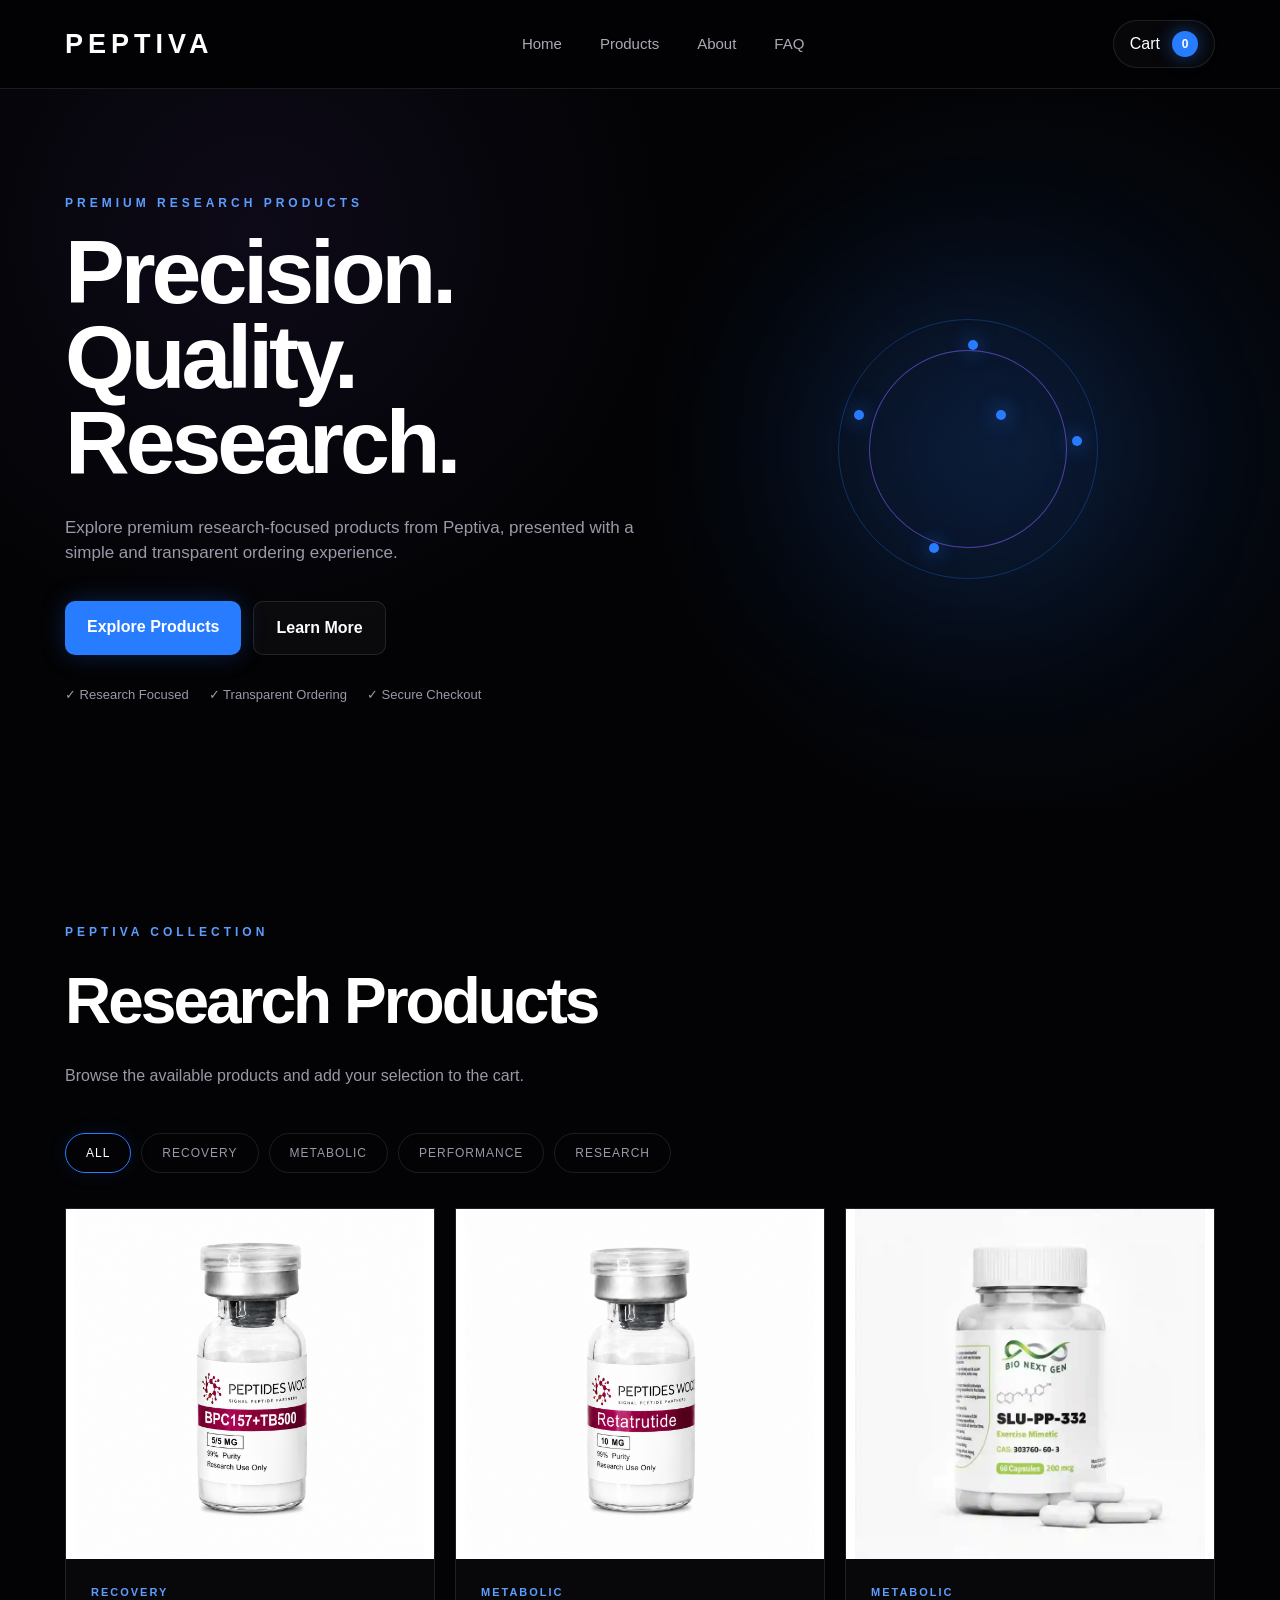
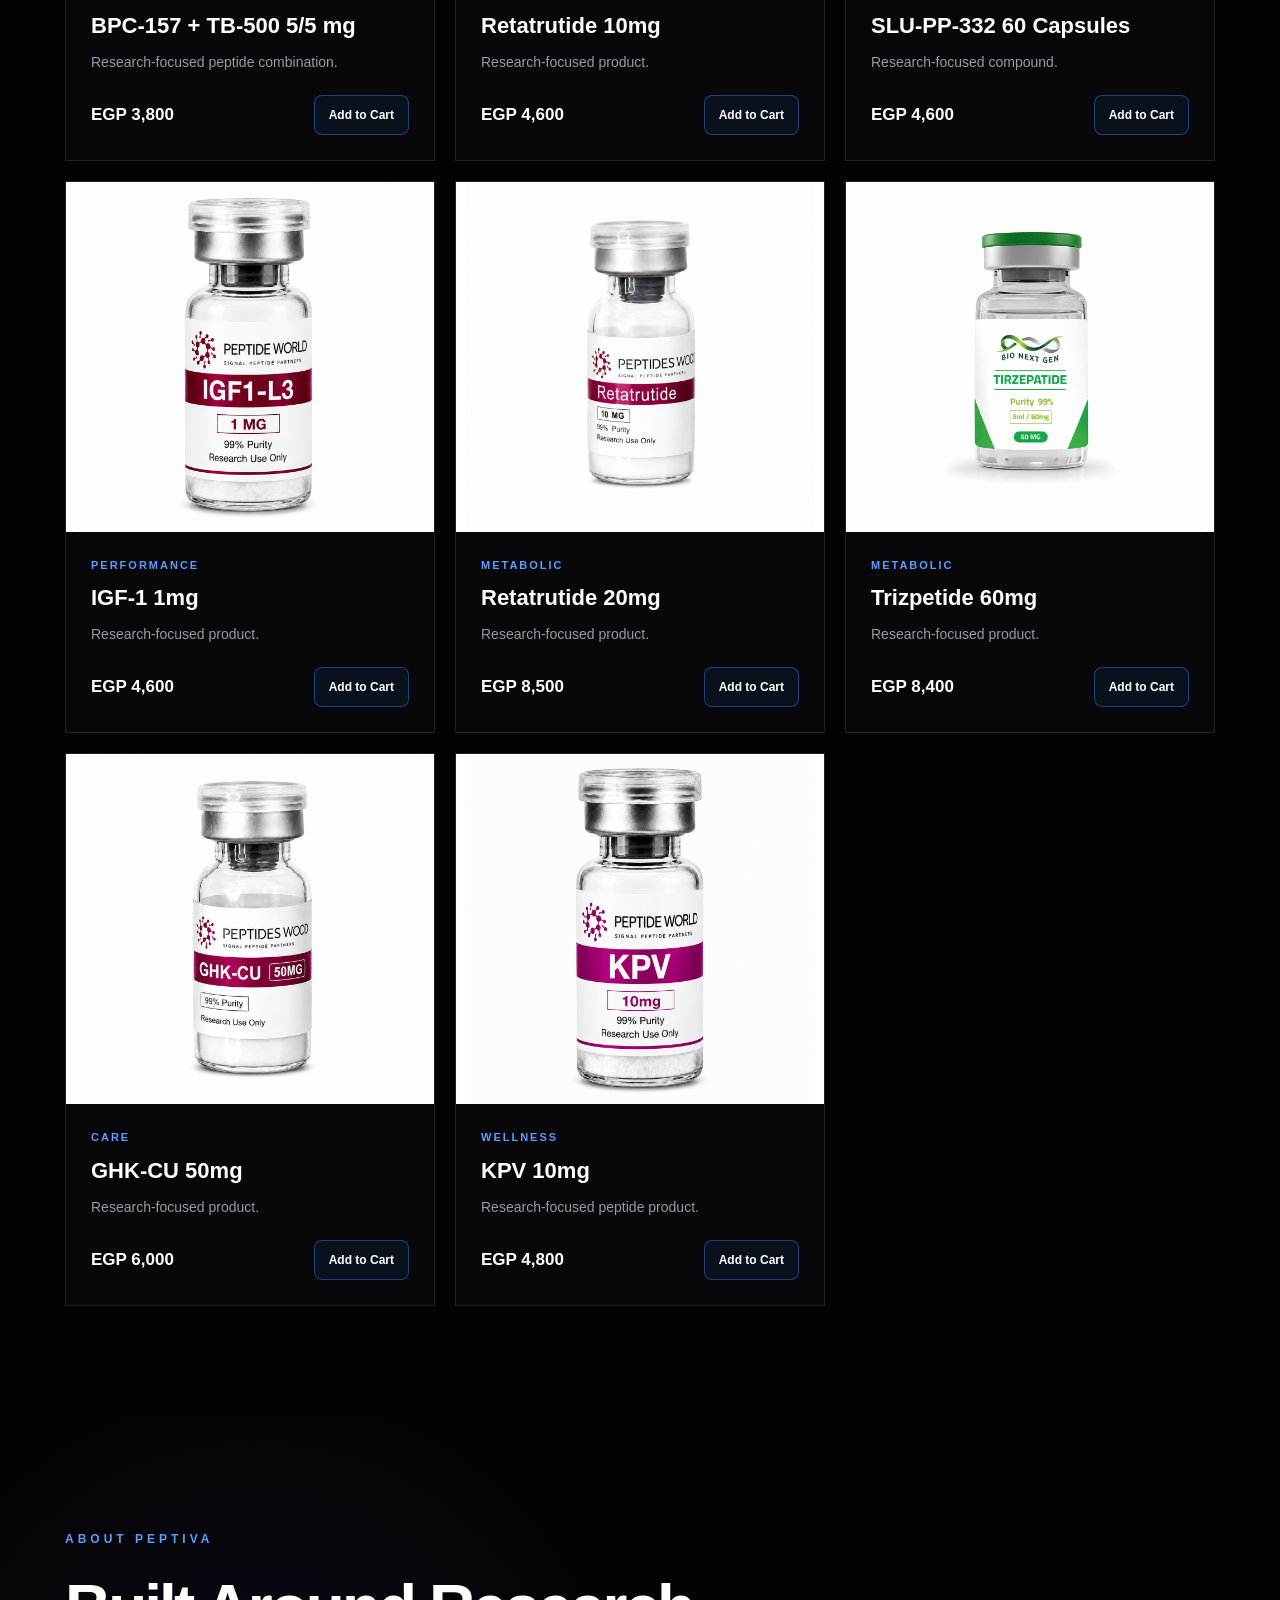
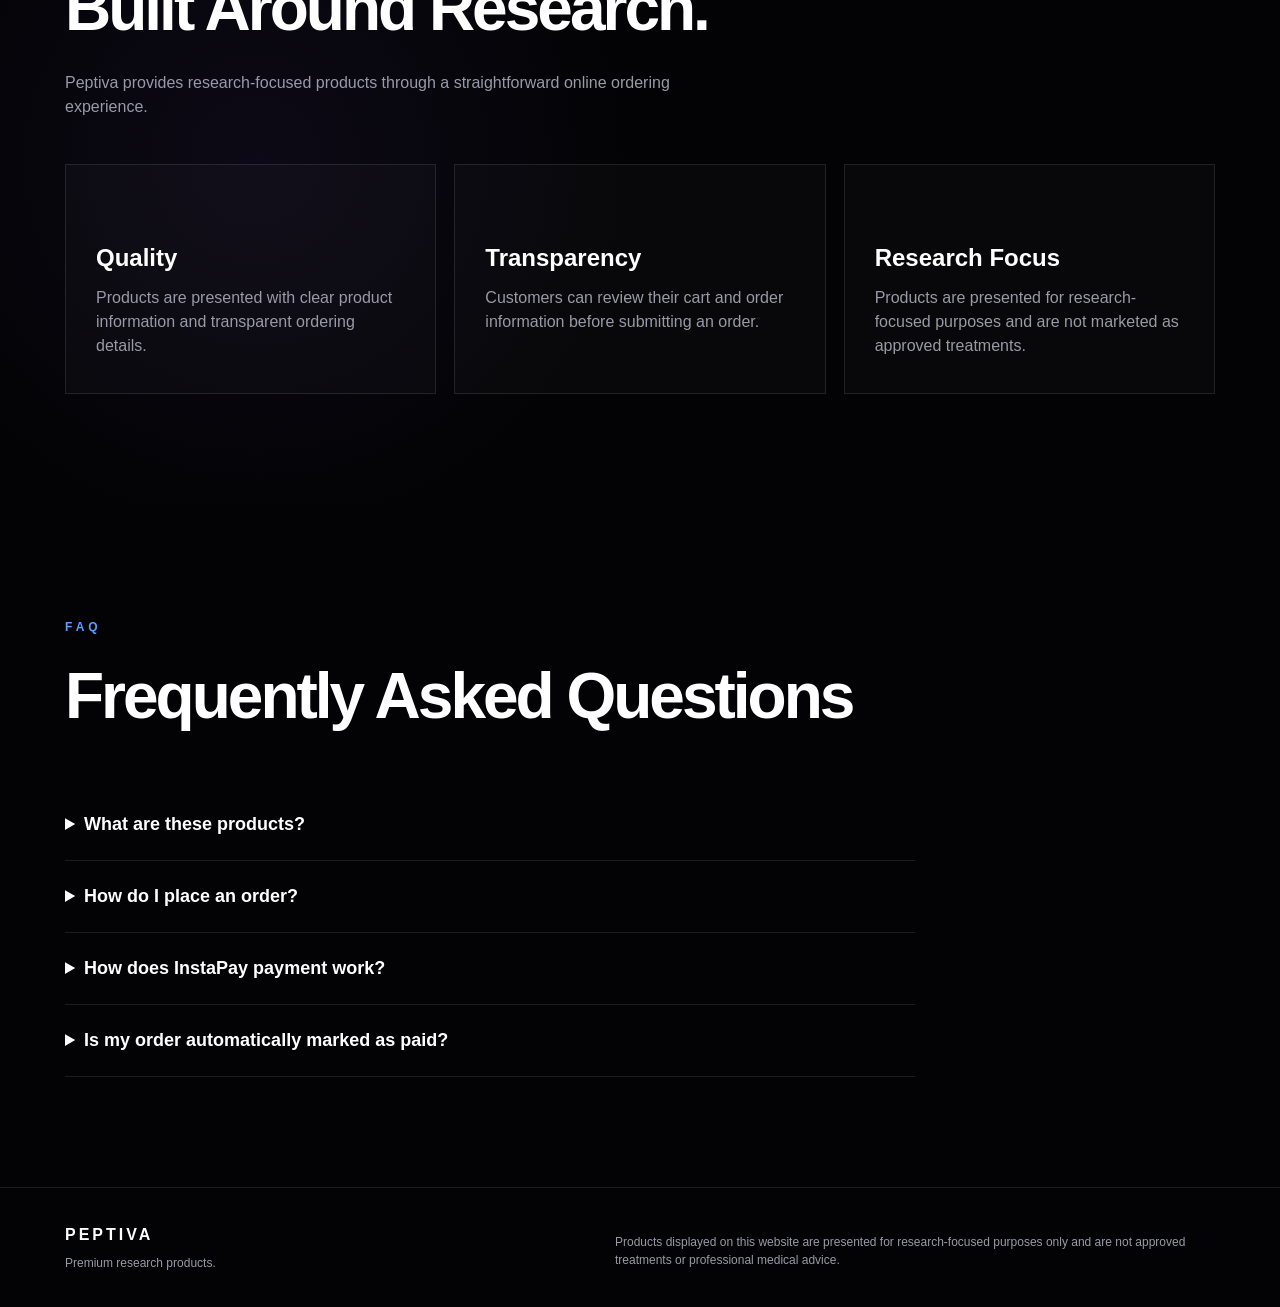
==== commit b5dd4206: "Update index.html" ====
--- a/index.html
+++ b/index.html
@@ -23,40 +23,31 @@
       PEPTIVA
     </a>
 
-
     <nav class="nav-links">
 
-      <a href="#home">
-        Home
-      </a>
-
-      <a href="#products">
-        Products
-      </a>
-
-      <a href="#about">
-        About
-      </a>
-
-      <a href="#faq">
-        FAQ
-      </a>
+      <a href="#home">Home</a>
+
+      <a href="#products">Products</a>
+
+      <a href="#about">About</a>
+
+      <a href="#faq">FAQ</a>
 
     </nav>
-
 
     <button
       class="cart-button"
       id="cartButton"
+      type="button"
     >
       Cart
       <span id="cartCount">0</span>
     </button>
 
-
     <button
       class="menu-button"
       id="menuButton"
+      type="button"
     >
       ☰
     </button>
@@ -77,13 +68,11 @@
 
   <div class="container hero-content">
 
-
     <div class="hero-text">
 
       <div class="eyebrow">
         PREMIUM RESEARCH PRODUCTS
       </div>
-
 
       <h1>
         Precision.<br>
@@ -91,12 +80,10 @@
         Research.
       </h1>
 
-
       <p>
         Explore premium research-focused products from Peptiva,
         presented with a simple and transparent ordering experience.
       </p>
-
 
       <div class="hero-buttons">
 
@@ -107,7 +94,6 @@
           Explore Products
         </a>
 
-
         <a
           href="#about"
           class="btn secondary"
@@ -117,7 +103,6 @@
 
       </div>
 
-
       <div class="trust-row">
 
         <span>
@@ -135,7 +120,6 @@
       </div>
 
     </div>
-
 
     <div class="hero-visual">
 
@@ -169,19 +153,16 @@
 
   <div class="container">
 
-
     <div class="section-heading">
 
       <span class="eyebrow">
         PEPTIVA COLLECTION
       </span>
 
-
       <h2>
         Research Products
       </h2>
 
-
       <p>
         Browse the available products and add your selection to the cart.
       </p>
@@ -196,32 +177,41 @@
       <button
         class="filter active"
         data-filter="all"
+        type="button"
       >
         All
       </button>
-
 
       <button
         class="filter"
         data-filter="recovery"
+        type="button"
       >
         Recovery
       </button>
 
+      <button
+        class="filter"
+        data-filter="metabolic"
+        type="button"
+      >
+        Metabolic
+      </button>
+
+      <button
+        class="filter"
+        data-filter="performance"
+        type="button"
+      >
+        Performance
+      </button>
 
       <button
         class="filter"
         data-filter="research"
+        type="button"
       >
         Research
-      </button>
-
-
-      <button
-        class="filter"
-        data-filter="other"
-      >
-        Other
       </button>
 
     </div>
@@ -250,18 +240,15 @@
 
   <div class="container">
 
-
     <div class="section-heading">
 
       <span class="eyebrow">
         ABOUT PEPTIVA
       </span>
 
-
       <h2>
         Built Around Research.
       </h2>
-
 
       <p>
         Peptiva provides research-focused products through a
@@ -270,16 +257,13 @@
 
     </div>
 
-
     <div class="about-grid">
-
 
       <div class="about-card">
 
         <h3>
           Quality
         </h3>
-
 
         <p>
           Products are presented with clear product information
@@ -289,13 +273,11 @@
       </div>
 
 
-
       <div class="about-card">
 
         <h3>
           Transparency
         </h3>
-
 
         <p>
           Customers can review their cart and order information
@@ -305,13 +287,11 @@
       </div>
 
 
-
       <div class="about-card">
 
         <h3>
           Research Focus
         </h3>
-
 
         <p>
           Products are presented for research-focused purposes
@@ -320,7 +300,6 @@
 
       </div>
 
-
     </div>
 
   </div>
@@ -339,14 +318,12 @@
 
   <div class="container">
 
-
     <div class="section-heading">
 
       <span class="eyebrow">
         FAQ
       </span>
 
-
       <h2>
         Frequently Asked Questions
       </h2>
@@ -356,13 +333,11 @@
 
     <div class="faq-list">
 
-
       <details>
 
         <summary>
           What are these products?
         </summary>
-
 
         <p>
           They are presented as research-focused products.
@@ -372,13 +347,11 @@
       </details>
 
 
-
       <details>
 
         <summary>
           How do I place an order?
         </summary>
-
 
         <p>
           Add products to your cart, complete checkout,
@@ -389,13 +362,11 @@
       </details>
 
 
-
       <details>
 
         <summary>
           How does InstaPay payment work?
         </summary>
-
 
         <p>
           Your order will show the InstaPay payment information
@@ -405,13 +376,11 @@
       </details>
 
 
-
       <details>
 
         <summary>
           Is my order automatically marked as paid?
         </summary>
-
 
         <p>
           No. Orders are initially marked Pending Payment.
@@ -420,12 +389,137 @@
 
       </details>
 
-
     </div>
 
   </div>
 
 </section>
+
+
+<!-- =====================================================
+     PRODUCT DETAILS MODAL
+===================================================== -->
+
+<div
+  class="overlay"
+  id="productModal"
+>
+
+  <div class="product-modal">
+
+    <!-- CLOSE -->
+
+    <button
+      class="product-modal-close"
+      id="closeProductModal"
+      type="button"
+      aria-label="Close"
+    >
+      ×
+    </button>
+
+
+    <!-- PRODUCT IMAGE -->
+
+    <div class="product-modal-image">
+
+      <img
+        id="modalProductImage"
+        src=""
+        alt="Product"
+      >
+
+    </div>
+
+
+    <!-- PRODUCT INFO -->
+
+    <div class="product-modal-info">
+
+      <span
+        class="research-badge"
+        id="modalProductCategory"
+      >
+        RESEARCH PRODUCT
+      </span>
+
+
+      <h2 id="modalProductName">
+        Product Name
+      </h2>
+
+
+      <p id="modalProductDescription">
+        Product description.
+      </p>
+
+
+      <!-- PRICE -->
+
+      <div class="product-modal-price">
+
+        <span>
+          Price
+        </span>
+
+        <strong id="modalProductPrice">
+          EGP 0
+        </strong>
+
+      </div>
+
+
+      <!-- HOW IT WORKS -->
+
+      <div
+        class="product-how"
+        id="modalProductHowSection"
+      >
+
+        <h3>
+          How It Works
+        </h3>
+
+        <p id="modalProductHow">
+          Research information will appear here.
+        </p>
+
+      </div>
+
+
+      <!-- PRODUCT DETAILS -->
+
+      <div
+        class="product-details"
+        id="modalProductDetailsSection"
+      >
+
+        <h3>
+          Product Details
+        </h3>
+
+        <p id="modalProductDetails">
+          Product details will appear here.
+        </p>
+
+      </div>
+
+
+      <!-- ADD TO CART -->
+
+      <button
+        class="btn primary full"
+        id="modalAddToCart"
+        type="button"
+      >
+        Add to Cart
+      </button>
+
+    </div>
+
+  </div>
+
+</div>
 
 
 <!-- =====================================================
@@ -439,15 +533,16 @@
 
   <div class="side-panel">
 
-
     <div class="panel-header">
 
       <h2>
         Your Cart
       </h2>
 
-
-      <button id="closeCart">
+      <button
+        id="closeCart"
+        type="button"
+      >
         ×
       </button>
 
@@ -462,14 +557,12 @@
 
     <div class="cart-footer">
 
-
       <div class="cart-total">
 
         <span>
           Total
         </span>
 
-
         <strong id="cartTotal">
           EGP 0
         </strong>
@@ -480,10 +573,10 @@
       <button
         id="checkoutButton"
         class="btn primary full"
+        type="button"
       >
         Checkout
       </button>
-
 
     </div>
 
@@ -503,15 +596,16 @@
 
   <div class="checkout-panel">
 
-
     <div class="panel-header">
 
       <h2>
         Checkout
       </h2>
 
-
-      <button id="closeCheckout">
+      <button
+        id="closeCheckout"
+        type="button"
+      >
         ×
       </button>
 
@@ -583,12 +677,9 @@
       </label>
 
 
-      <!-- =================================================
-           INSTAPAY
-      ================================================= -->
+      <!-- INSTAPAY -->
 
       <div class="payment-box">
-
 
         <div class="payment-title">
           Pay with InstaPay
@@ -597,14 +688,12 @@
 
         <div class="payment-info">
 
-
           <div>
 
             <span>
               InstaPay
             </span>
 
-
             <strong>
               5484460053029716
             </strong>
@@ -618,14 +707,12 @@
               Amount
             </span>
 
-
             <strong id="checkoutTotal">
               EGP 0
             </strong>
 
           </div>
 
-
         </div>
 
 
@@ -635,18 +722,15 @@
             1. Transfer the exact amount using InstaPay.
           </p>
 
-
           <p>
             2. Complete the transfer before submitting the order.
           </p>
 
-
           <p>
             3. Enter your transaction reference below.
           </p>
 
         </div>
-
 
       </div>
 
@@ -708,7 +792,6 @@
 
   <div class="success-panel">
 
-
     <div class="success-icon">
       ✓
     </div>
@@ -737,11 +820,11 @@
     <button
       id="closeSuccess"
       class="btn primary"
+      type="button"
     >
       Done
     </button>
 
-
   </div>
 
 </div>
@@ -754,7 +837,6 @@
 <footer>
 
   <div class="container footer-content">
-
 
     <div>
 
@@ -762,7 +844,6 @@
         PEPTIVA
       </strong>
 
-
       <p>
         Premium research products.
       </p>
@@ -778,7 +859,6 @@
 
     </div>
 
-
   </div>
 
 </footer>
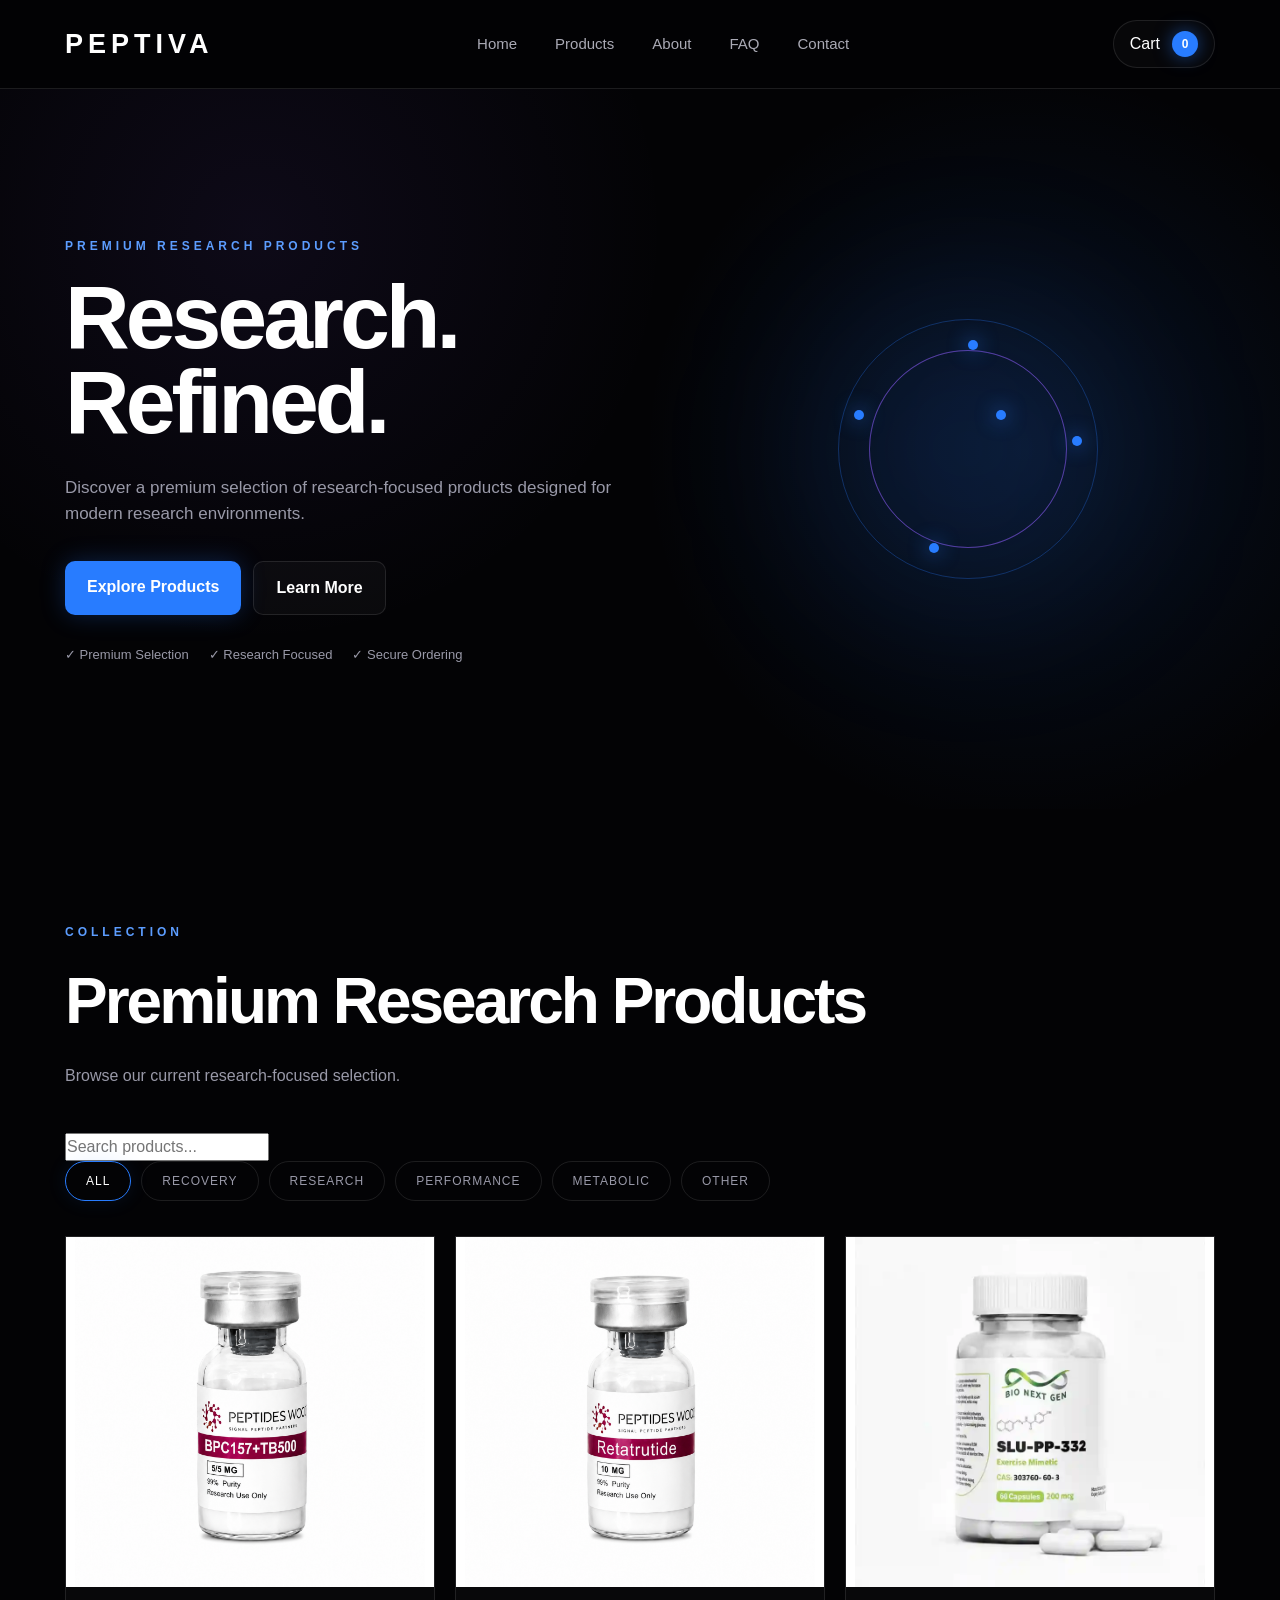
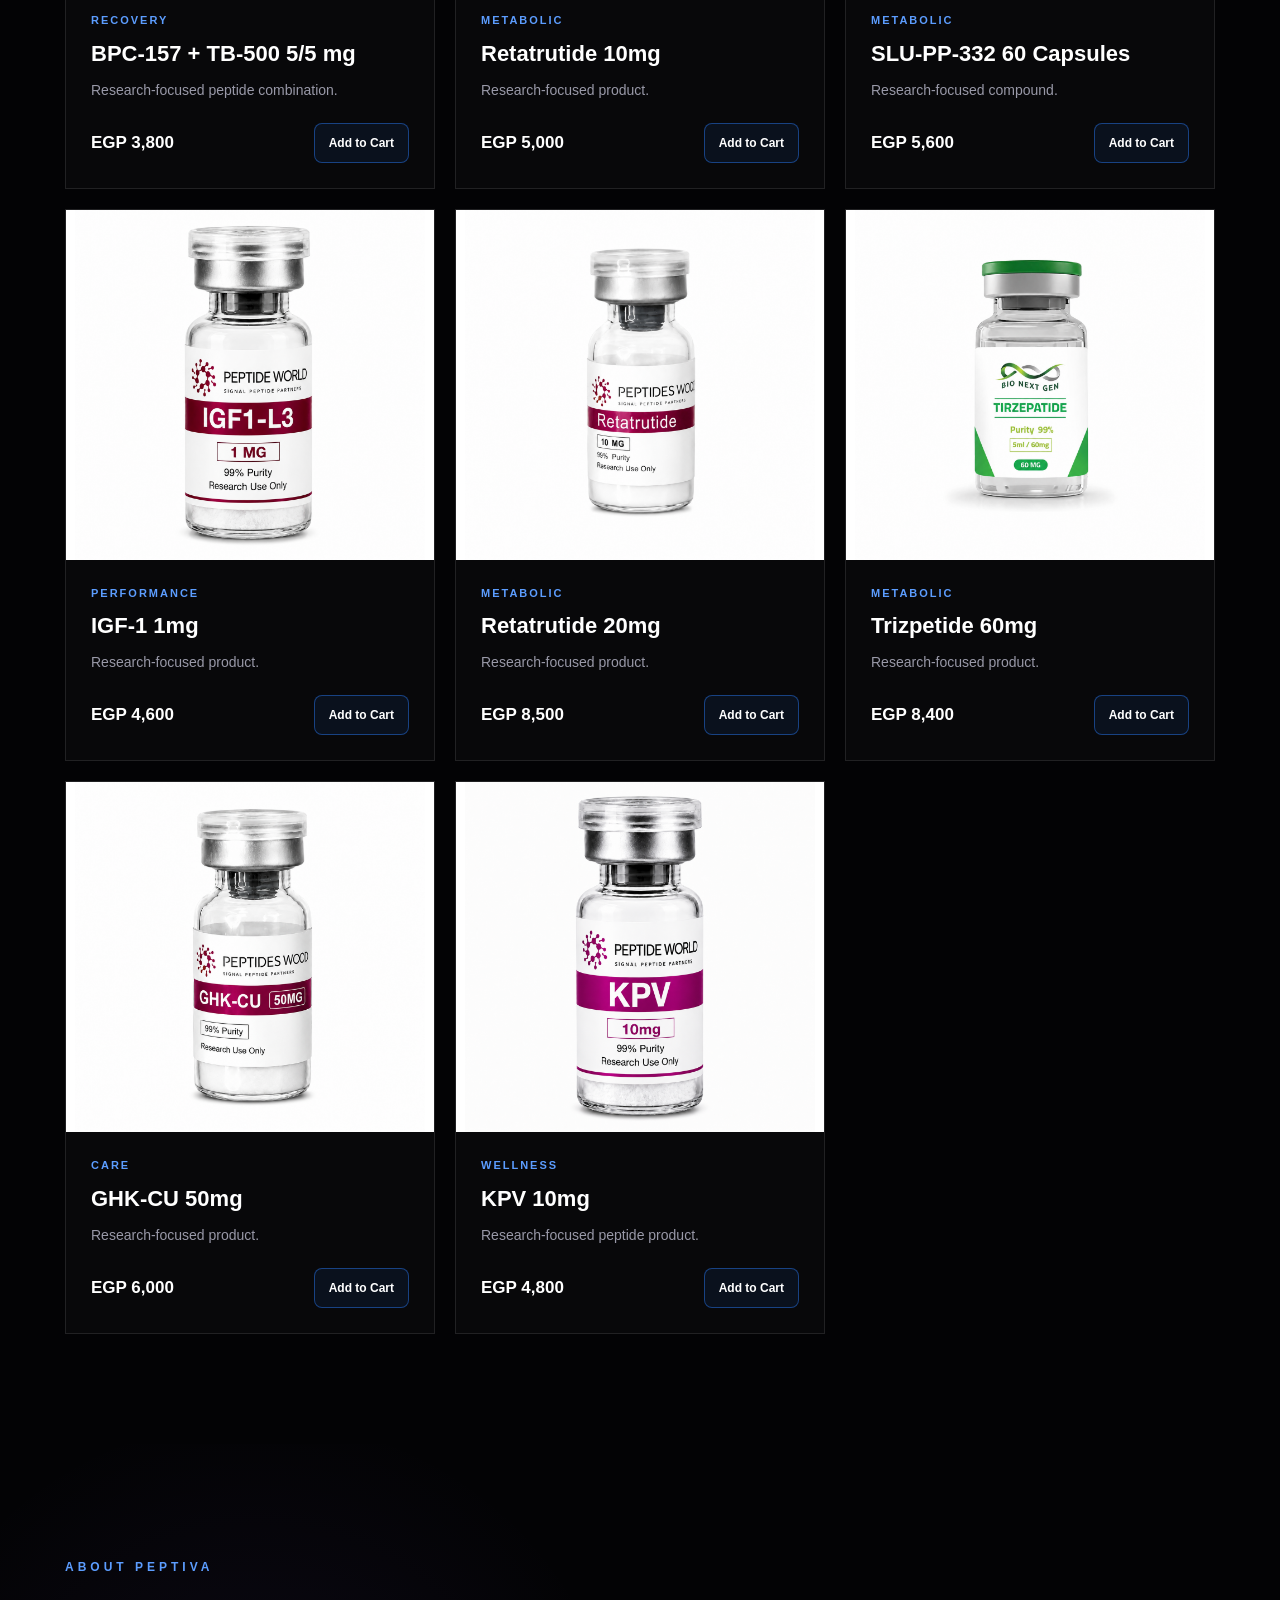
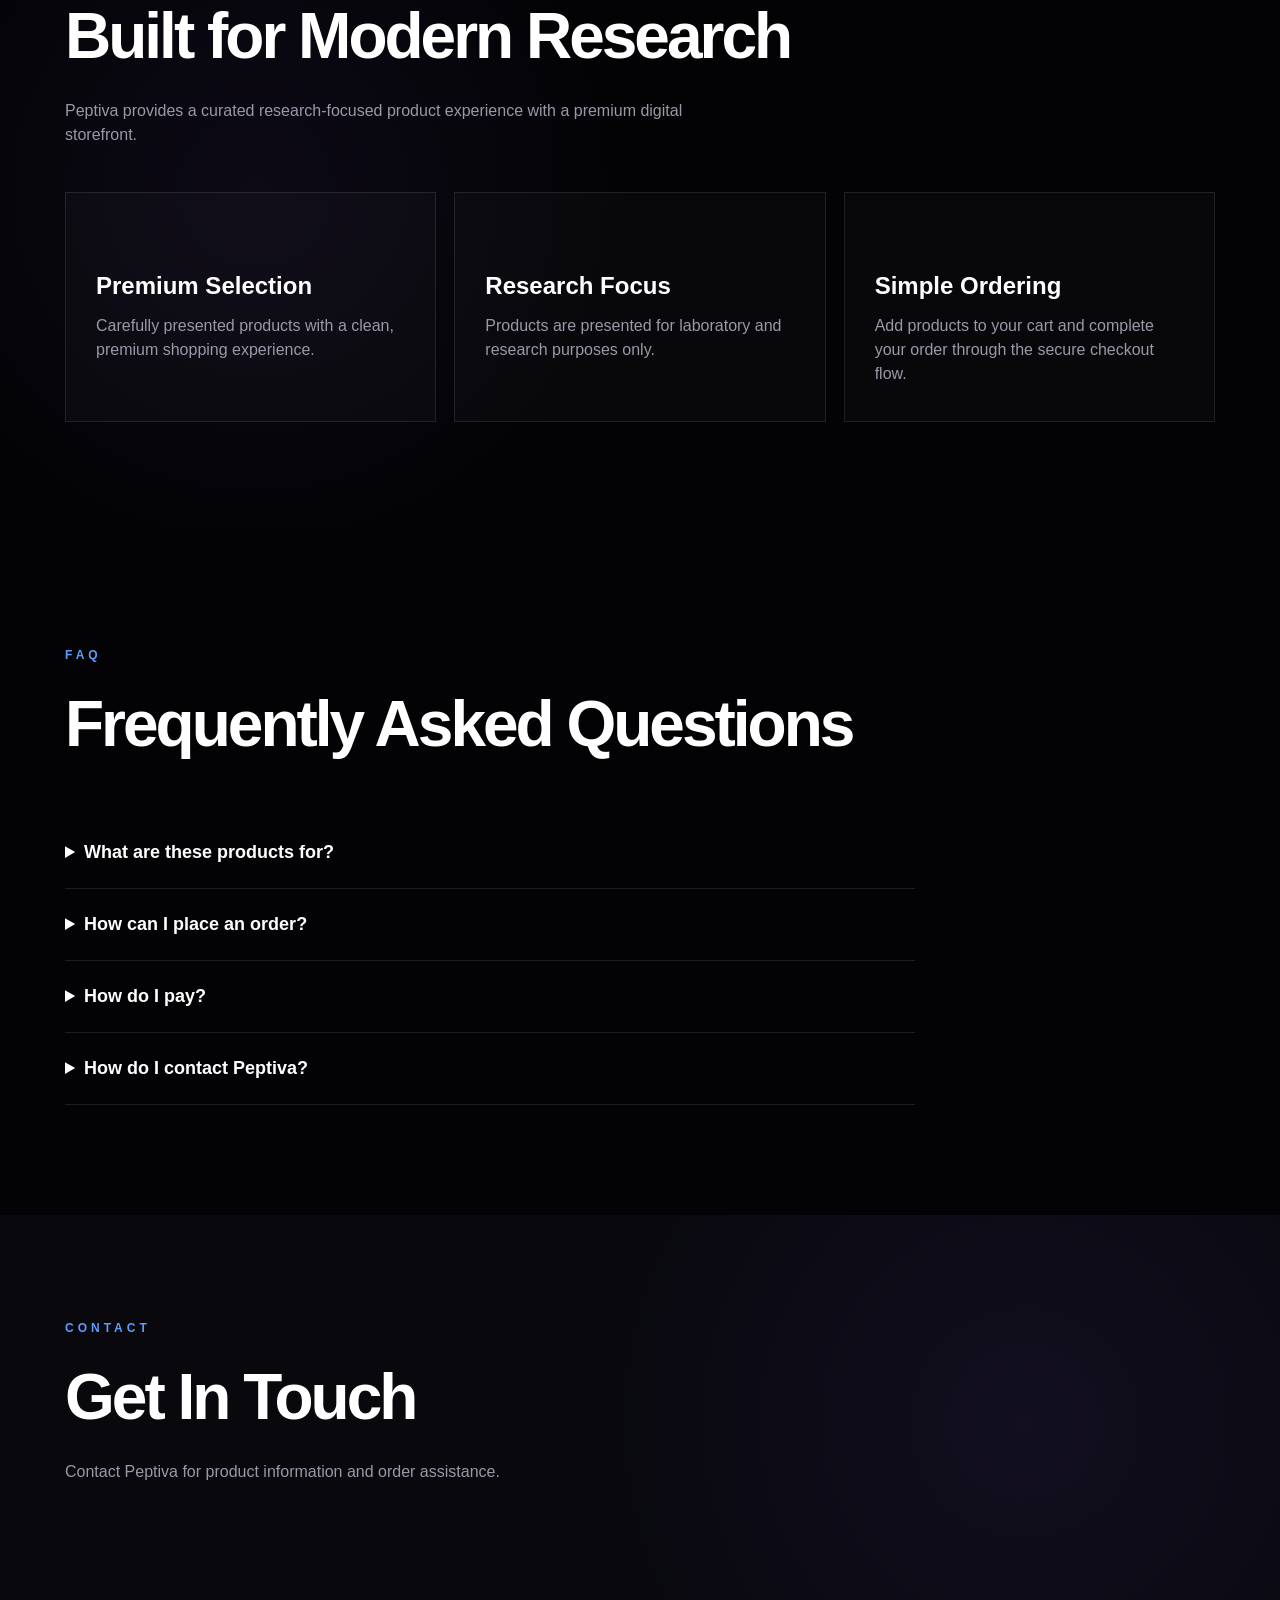
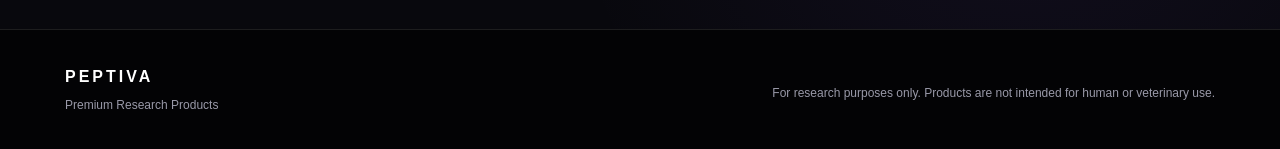
==== commit 0d7c1545: "Update index.html" ====
--- a/index.html
+++ b/index.html
@@ -25,32 +25,50 @@
 
     <nav class="nav-links">
 
-      <a href="#home">Home</a>
-
-      <a href="#products">Products</a>
-
-      <a href="#about">About</a>
-
-      <a href="#faq">FAQ</a>
+      <a href="#home">
+        Home
+      </a>
+
+      <a href="#products">
+        Products
+      </a>
+
+      <a href="#about">
+        About
+      </a>
+
+      <a href="#faq">
+        FAQ
+      </a>
+
+      <a href="#contact">
+        Contact
+      </a>
 
     </nav>
 
-    <button
-      class="cart-button"
-      id="cartButton"
-      type="button"
-    >
-      Cart
-      <span id="cartCount">0</span>
-    </button>
-
-    <button
-      class="menu-button"
-      id="menuButton"
-      type="button"
-    >
-      ☰
-    </button>
+    <div class="nav-actions">
+
+      <button
+        id="cartButton"
+        class="cart-button"
+        type="button"
+      >
+        Cart
+        <span id="cartCount">
+          0
+        </span>
+      </button>
+
+      <button
+        id="menuButton"
+        class="menu-button"
+        type="button"
+      >
+        ☰
+      </button>
+
+    </div>
 
   </div>
 
@@ -62,27 +80,26 @@
 ===================================================== -->
 
 <section
+  id="home"
   class="hero"
-  id="home"
 >
 
   <div class="container hero-content">
 
     <div class="hero-text">
 
-      <div class="eyebrow">
+      <span class="eyebrow">
         PREMIUM RESEARCH PRODUCTS
-      </div>
+      </span>
 
       <h1>
-        Precision.<br>
-        Quality.<br>
-        Research.
+        Research.<br>
+        Refined.
       </h1>
 
       <p>
-        Explore premium research-focused products from Peptiva,
-        presented with a simple and transparent ordering experience.
+        Discover a premium selection of research-focused
+        products designed for modern research environments.
       </p>
 
       <div class="hero-buttons">
@@ -106,22 +123,25 @@
       <div class="trust-row">
 
         <span>
+          ✓ Premium Selection
+        </span>
+
+        <span>
           ✓ Research Focused
         </span>
 
         <span>
-          ✓ Transparent Ordering
+          ✓ Secure Ordering
         </span>
 
-        <span>
-          ✓ Secure Checkout
-        </span>
-
-      </div>
-
-    </div>
+      </div>
+
+    </div>
+
 
     <div class="hero-visual">
+
+      <div class="hero-glow"></div>
 
       <div class="molecule">
 
@@ -133,8 +153,6 @@
 
       </div>
 
-      <div class="hero-glow"></div>
-
     </div>
 
   </div>
@@ -147,8 +165,8 @@
 ===================================================== -->
 
 <section
+  id="products"
   class="products-section"
-  id="products"
 >
 
   <div class="container">
@@ -156,16 +174,30 @@
     <div class="section-heading">
 
       <span class="eyebrow">
-        PEPTIVA COLLECTION
+        COLLECTION
       </span>
 
       <h2>
-        Research Products
+        Premium Research Products
       </h2>
 
       <p>
-        Browse the available products and add your selection to the cart.
+        Browse our current research-focused selection.
       </p>
+
+    </div>
+
+
+    <!-- SEARCH -->
+
+    <div class="search-box">
+
+      <input
+        type="search"
+        id="productSearch"
+        placeholder="Search products..."
+        autocomplete="off"
+      >
 
     </div>
 
@@ -192,10 +224,10 @@
 
       <button
         class="filter"
-        data-filter="metabolic"
-        type="button"
-      >
-        Metabolic
+        data-filter="research"
+        type="button"
+      >
+        Research
       </button>
 
       <button
@@ -208,10 +240,18 @@
 
       <button
         class="filter"
-        data-filter="research"
-        type="button"
-      >
-        Research
+        data-filter="metabolic"
+        type="button"
+      >
+        Metabolic
+      </button>
+
+      <button
+        class="filter"
+        data-filter="other"
+        type="button"
+      >
+        Other
       </button>
 
     </div>
@@ -234,8 +274,8 @@
 ===================================================== -->
 
 <section
+  id="about"
   class="about-section"
-  id="about"
 >
 
   <div class="container">
@@ -247,41 +287,28 @@
       </span>
 
       <h2>
-        Built Around Research.
+        Built for Modern Research
       </h2>
 
       <p>
-        Peptiva provides research-focused products through a
-        straightforward online ordering experience.
+        Peptiva provides a curated research-focused
+        product experience with a premium digital storefront.
       </p>
 
     </div>
 
+
     <div class="about-grid">
 
       <div class="about-card">
 
         <h3>
-          Quality
+          Premium Selection
         </h3>
 
         <p>
-          Products are presented with clear product information
-          and transparent ordering details.
-        </p>
-
-      </div>
-
-
-      <div class="about-card">
-
-        <h3>
-          Transparency
-        </h3>
-
-        <p>
-          Customers can review their cart and order information
-          before submitting an order.
+          Carefully presented products with a clean,
+          premium shopping experience.
         </p>
 
       </div>
@@ -294,12 +321,26 @@
         </h3>
 
         <p>
-          Products are presented for research-focused purposes
-          and are not marketed as approved treatments.
+          Products are presented for laboratory and
+          research purposes only.
         </p>
 
       </div>
 
+
+      <div class="about-card">
+
+        <h3>
+          Simple Ordering
+        </h3>
+
+        <p>
+          Add products to your cart and complete your
+          order through the secure checkout flow.
+        </p>
+
+      </div>
+
     </div>
 
   </div>
@@ -312,8 +353,8 @@
 ===================================================== -->
 
 <section
+  id="faq"
   class="faq-section"
-  id="faq"
 >
 
   <div class="container">
@@ -336,12 +377,12 @@
       <details>
 
         <summary>
-          What are these products?
+          What are these products for?
         </summary>
 
         <p>
-          They are presented as research-focused products.
-          They are not approved medical treatments.
+          Products are presented for research purposes
+          only and are not intended for human consumption.
         </p>
 
       </details>
@@ -350,13 +391,13 @@
       <details>
 
         <summary>
-          How do I place an order?
+          How can I place an order?
         </summary>
 
         <p>
-          Add products to your cart, complete checkout,
-          make the InstaPay transfer, then enter your
-          transaction reference.
+          Add your selected products to the cart,
+          continue to checkout, complete the requested
+          information and submit your order.
         </p>
 
       </details>
@@ -365,12 +406,12 @@
       <details>
 
         <summary>
-          How does InstaPay payment work?
+          How do I pay?
         </summary>
 
         <p>
-          Your order will show the InstaPay payment information
-          and total amount before confirmation.
+          Payment is available through InstaPay.
+          Follow the instructions shown during checkout.
         </p>
 
       </details>
@@ -379,12 +420,12 @@
       <details>
 
         <summary>
-          Is my order automatically marked as paid?
+          How do I contact Peptiva?
         </summary>
 
         <p>
-          No. Orders are initially marked Pending Payment.
-          Payment must be manually verified.
+          Use the contact section or the available
+          communication channels for more information.
         </p>
 
       </details>
@@ -397,64 +438,86 @@
 
 
 <!-- =====================================================
-     PRODUCT DETAILS MODAL
+     CONTACT
+===================================================== -->
+
+<section
+  id="contact"
+  class="contact-section"
+>
+
+  <div class="container">
+
+    <div class="section-heading">
+
+      <span class="eyebrow">
+        CONTACT
+      </span>
+
+      <h2>
+        Get In Touch
+      </h2>
+
+      <p>
+        Contact Peptiva for product information and order
+        assistance.
+      </p>
+
+    </div>
+
+  </div>
+
+</section>
+
+
+<!-- =====================================================
+     PRODUCT MODAL
 ===================================================== -->
 
 <div
+  id="productModal"
   class="overlay"
-  id="productModal"
 >
 
   <div class="product-modal">
 
-    <!-- CLOSE -->
-
     <button
+      id="closeProductModal"
       class="product-modal-close"
-      id="closeProductModal"
       type="button"
-      aria-label="Close"
     >
       ×
     </button>
 
 
-    <!-- PRODUCT IMAGE -->
-
     <div class="product-modal-image">
 
       <img
         id="modalProductImage"
         src=""
-        alt="Product"
-      >
-
-    </div>
-
-
-    <!-- PRODUCT INFO -->
+        alt=""
+      >
+
+    </div>
+
 
     <div class="product-modal-info">
 
       <span
+        id="modalProductCategory"
         class="research-badge"
-        id="modalProductCategory"
-      >
-        RESEARCH PRODUCT
+      >
+        RESEARCH
       </span>
 
-
       <h2 id="modalProductName">
-        Product Name
+        Product
       </h2>
 
-
       <p id="modalProductDescription">
-        Product description.
+        Product information.
       </p>
 
-
-      <!-- PRICE -->
 
       <div class="product-modal-price">
 
@@ -469,47 +532,38 @@
       </div>
 
 
-      <!-- HOW IT WORKS -->
-
-      <div
-        class="product-how"
-        id="modalProductHowSection"
-      >
+      <div class="product-how">
 
         <h3>
-          How It Works
+          How it works
         </h3>
 
-        <p id="modalProductHow">
-          Research information will appear here.
+        <p>
+          This product is presented for research use.
+          Consult appropriate scientific documentation
+          and laboratory protocols before use.
         </p>
 
       </div>
 
 
-      <!-- PRODUCT DETAILS -->
-
-      <div
-        class="product-details"
-        id="modalProductDetailsSection"
-      >
+      <div class="product-details">
 
         <h3>
-          Product Details
+          Research Information
         </h3>
 
-        <p id="modalProductDetails">
-          Product details will appear here.
+        <p>
+          For laboratory research purposes only.
+          Not intended for human or veterinary use.
         </p>
 
       </div>
 
 
-      <!-- ADD TO CART -->
-
-      <button
+      <button
+        id="modalAddToCart"
         class="btn primary full"
-        id="modalAddToCart"
         type="button"
       >
         Add to Cart
@@ -527,8 +581,8 @@
 ===================================================== -->
 
 <div
+  id="cartOverlay"
   class="overlay"
-  id="cartOverlay"
 >
 
   <div class="side-panel">
@@ -569,7 +623,6 @@
 
       </div>
 
-
       <button
         id="checkoutButton"
         class="btn primary full"
@@ -590,8 +643,8 @@
 ===================================================== -->
 
 <div
+  id="checkoutOverlay"
   class="overlay"
-  id="checkoutOverlay"
 >
 
   <div class="checkout-panel">
@@ -614,8 +667,7 @@
 
     <form id="orderForm">
 
-
-      <!-- FULL NAME -->
+      <!-- CUSTOMER NAME -->
 
       <label>
 
@@ -624,8 +676,9 @@
         <input
           type="text"
           id="customerName"
+          name="customerName"
+          placeholder="Your full name"
           required
-          placeholder="Your name"
         >
 
       </label>
@@ -635,13 +688,14 @@
 
       <label>
 
-        Phone
+        Phone Number
 
         <input
           type="tel"
           id="customerPhone"
+          name="customerPhone"
+          placeholder="Your phone number"
           required
-          placeholder="01XXXXXXXXX"
         >
 
       </label>
@@ -656,8 +710,9 @@
         <input
           type="text"
           id="customerCity"
+          name="customerCity"
+          placeholder="Your city"
           required
-          placeholder="Cairo"
         >
 
       </label>
@@ -671,13 +726,16 @@
 
         <textarea
           id="customerNotes"
-          placeholder="Optional notes"
+          name="customerNotes"
+          placeholder="Order notes..."
         ></textarea>
 
       </label>
 
 
-      <!-- INSTAPAY -->
+      <!-- =================================================
+           INSTAPAY
+      ================================================== -->
 
       <div class="payment-box">
 
@@ -686,6 +744,30 @@
         </div>
 
 
+        <!-- QR CODE -->
+
+        <div class="instapay-qr">
+
+          <img
+            src="qr pay.jpeg"
+            alt="Peptiva InstaPay QR Code"
+          >
+
+        </div>
+
+
+        <!-- INSTAPAY LINK -->
+
+        <a
+          href="https://ipn.eg/S/alimekwy08/instapay/4bRNlE"
+          target="_blank"
+          rel="noopener noreferrer"
+          class="instapay-button"
+        >
+          Open InstaPay
+        </a>
+
+
         <div class="payment-info">
 
           <div>
@@ -695,7 +777,7 @@
             </span>
 
             <strong>
-              5484460053029716
+              alimekwy08@instapay
             </strong>
 
           </div>
@@ -719,11 +801,11 @@
         <div class="payment-instructions">
 
           <p>
-            1. Transfer the exact amount using InstaPay.
+            1. Scan the QR code or open the InstaPay link.
           </p>
 
           <p>
-            2. Complete the transfer before submitting the order.
+            2. Transfer the exact amount shown above.
           </p>
 
           <p>
@@ -735,7 +817,9 @@
       </div>
 
 
-      <!-- TRANSACTION REFERENCE -->
+      <!-- =================================================
+           TRANSACTION REFERENCE
+      ================================================== -->
 
       <label>
 
@@ -744,27 +828,25 @@
         <input
           type="text"
           id="transactionReference"
+          name="transactionReference"
+          placeholder="Enter transaction reference"
           required
-          placeholder="Enter transaction reference"
         >
 
       </label>
 
 
-      <!-- PAYMENT WARNING -->
-
       <div class="payment-warning">
 
-        ⚠️ Your order will remain
         <strong>
-          Pending Payment
+          Important:
         </strong>
-        until the payment is manually verified.
-
-      </div>
-
-
-      <!-- SUBMIT -->
+
+        Please make sure the transferred amount matches
+        the checkout total before submitting your order.
+
+      </div>
+
 
       <button
         type="submit"
@@ -773,7 +855,6 @@
         Confirm Order
       </button>
 
-
     </form>
 
   </div>
@@ -786,8 +867,8 @@
 ===================================================== -->
 
 <div
+  id="successOverlay"
   class="overlay"
-  id="successOverlay"
 >
 
   <div class="success-panel">
@@ -795,16 +876,13 @@
     <div class="success-icon">
       ✓
     </div>
-
 
     <h2>
       Order Submitted
     </h2>
 
-
     <p>
-      Your order has been received and is currently
-      pending payment verification.
+      Your order has been submitted successfully.
     </p>
 
 
@@ -812,14 +890,16 @@
 
       Order ID:
 
-      <strong id="successOrderId"></strong>
+      <strong id="successOrderId">
+        -
+      </strong>
 
     </div>
 
 
     <button
       id="closeSuccess"
-      class="btn primary"
+      class="btn primary full"
       type="button"
     >
       Done
@@ -845,7 +925,7 @@
       </strong>
 
       <p>
-        Premium research products.
+        Premium Research Products
       </p>
 
     </div>
@@ -853,9 +933,8 @@
 
     <div class="footer-disclaimer">
 
-      Products displayed on this website are presented
-      for research-focused purposes only and are not
-      approved treatments or professional medical advice.
+      For research purposes only.
+      Products are not intended for human or veterinary use.
 
     </div>
 
@@ -865,7 +944,7 @@
 
 
 <!-- =====================================================
-     JAVASCRIPT
+     SCRIPT
 ===================================================== -->
 
 <script src="script.js"></script>
